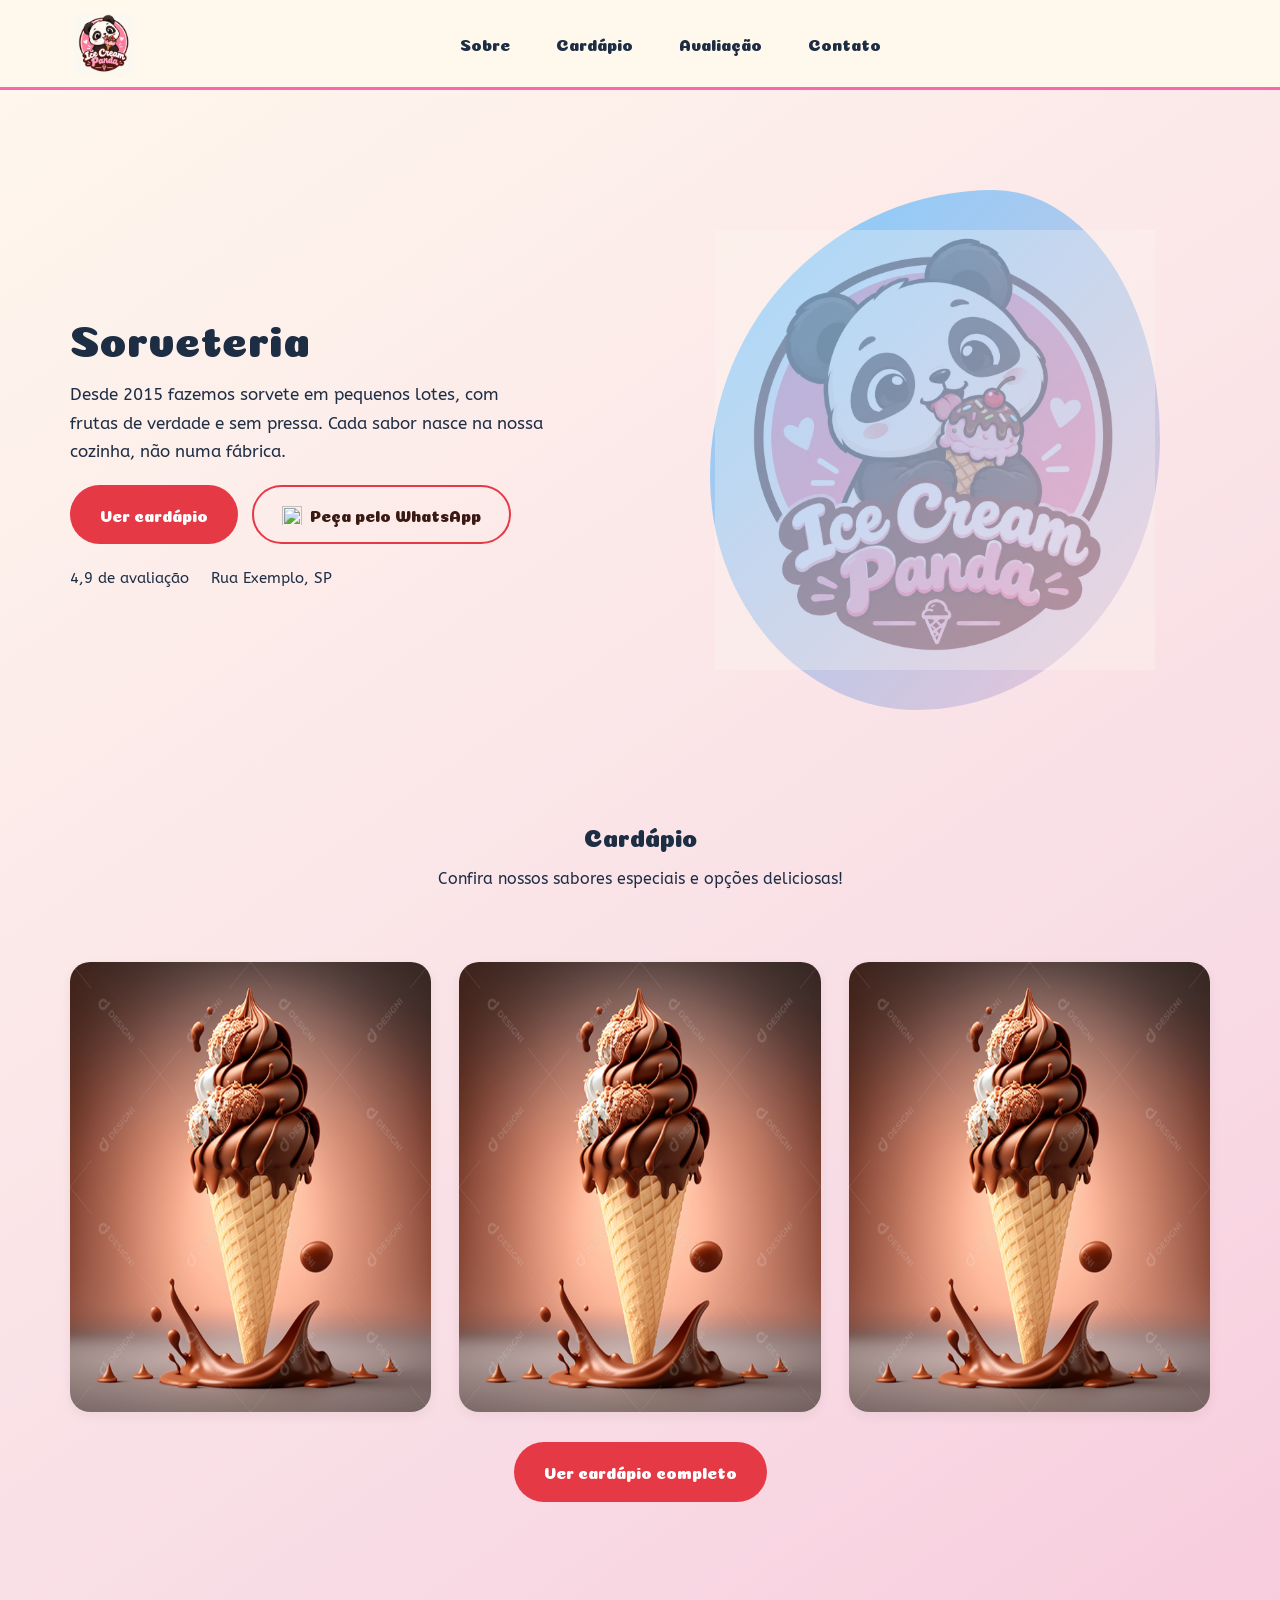
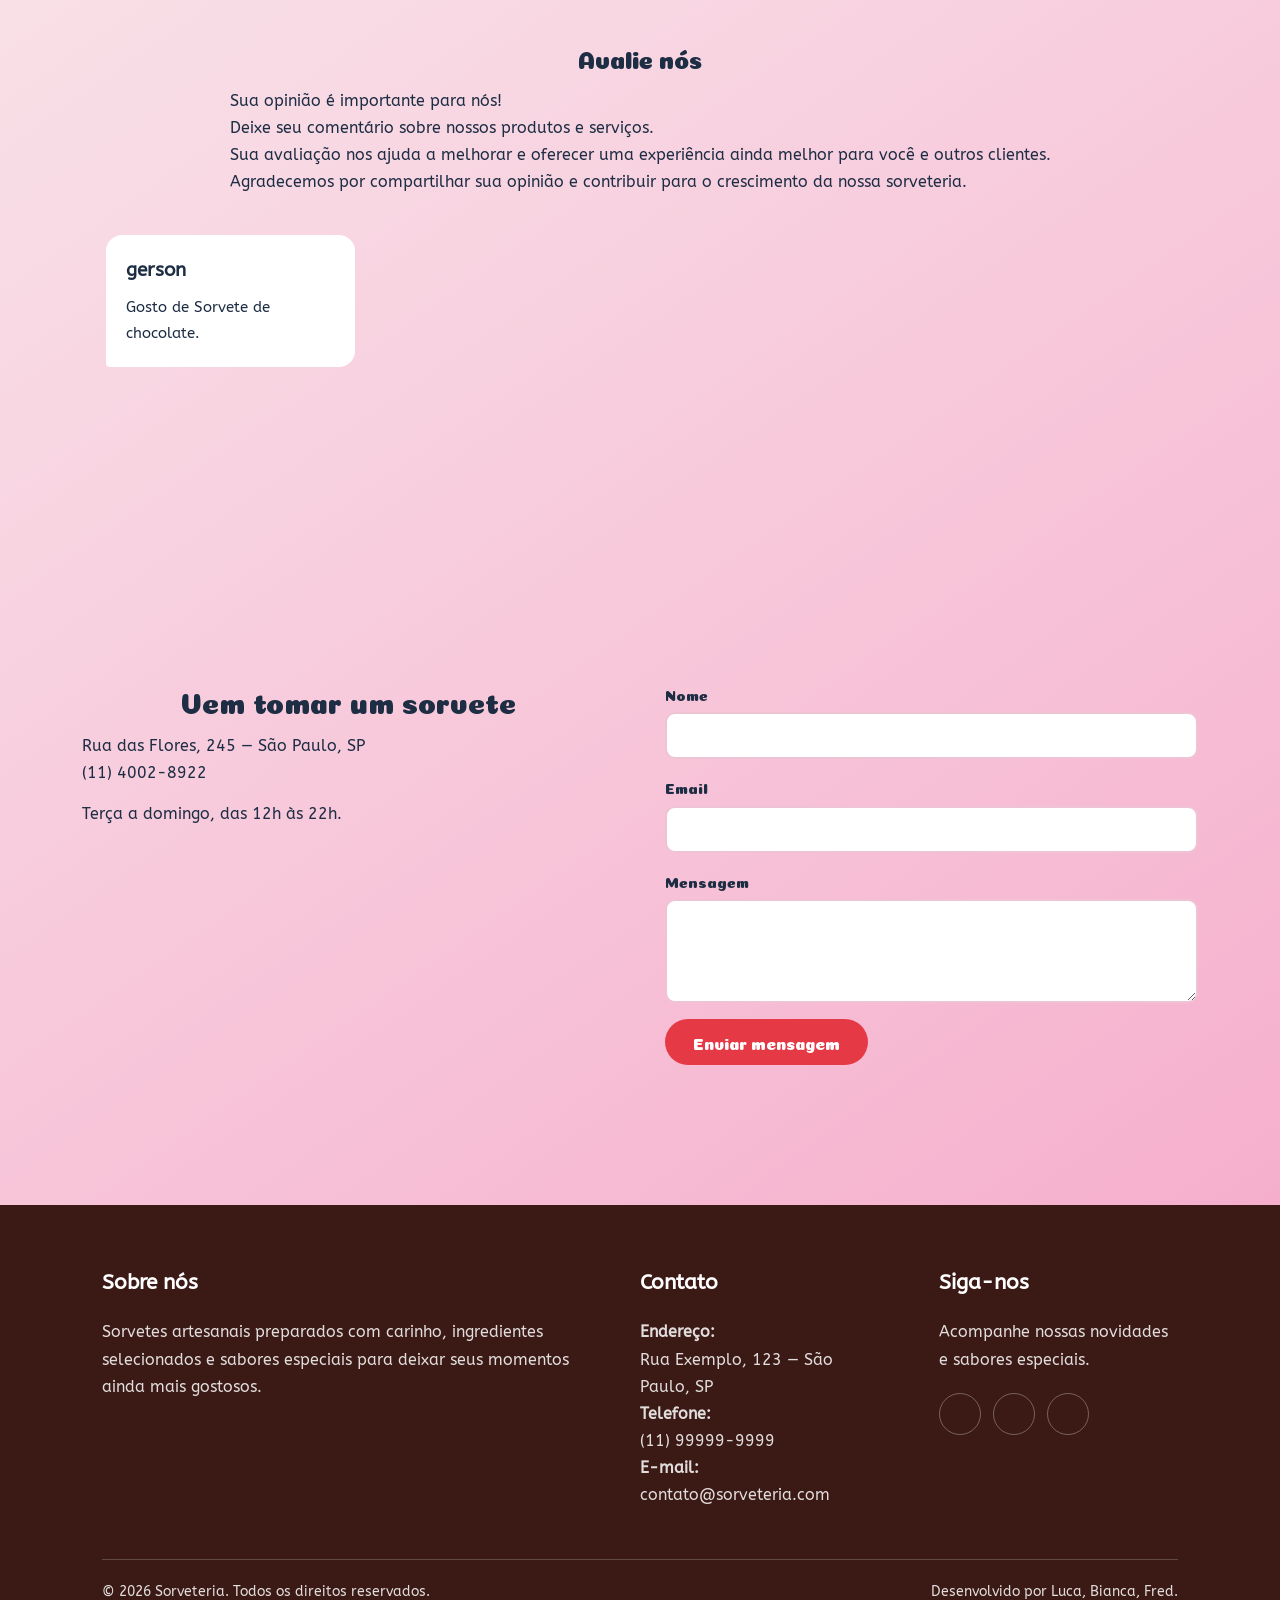
==== Sorveteria/index.html @ 9a568f41 "First Commit" ====
<!DOCTYPE html>
<html lang="pt-br">
<head>
    <meta charset="UTF-8">

    <meta name="author" content="Luca Toniolo">
    <meta name="author" content="Bianca Oliveira">
    <meta name="author" content="Fred ">

    <meta name="keywords" content="Sorveteria, Sorvetes, Açaís, Milkshakes, Casquinhas, Sundaes, Banana Split">
    <meta name="description" content="Site de uma sorveteria">
    <meta name="viewport" content="width=device-width, initial-scale=1.0">
    
    <link rel="shortcut icon" href="imgs/Logo1.png" type="image/x-icon">
    <link rel="stylesheet" href="CSS/Global.css">

    <title>Sorveteria</title>
</head>
<body>
    <header class="topo">
        <nav class="nav_list">
            <div class="logo">
                <img src="imgs/icones_sorveteria_separados/Logo1.png" alt="Logo Site">
            </div>
            <ul class="menu">
                <li><a href="./Sobre.html">Sobre</a></li>
                <li><a href="#Cardapio">Cardápio</a></li>
                <li><a href="#Avaliacao">Avaliação</a></li>
                <li><a href="#Contato">Contato</a></li>
            </ul>
            <div class="btnmenu">
            </div>
        </nav>

    </header>
    <main>
        <section id="sobre" class="hero">
            <div class="hero-text">
                <!-- <h1>Sorvete artesanal que faz até o panda sorrir</h1> -->
                 <h1>Sorveteria </h1>
                <p>Desde 2015 fazemos sorvete em pequenos lotes, com frutas de verdade e sem pressa. Cada sabor nasce na nossa cozinha, não numa fábrica.</p>

                <div class="hero-ctas">
                    <a href="#cardapio" class="btn btn-filled">Ver cardápio</a>
                    <a href="#" class="btn btn-outline">
                        <img class="btn-icon" src="#" alt="">
                        Peça pelo WhatsApp
                    </a>
                </div>

                <div class="trust-row">
                    <span>4,9 de avaliação</span>
                    <span>Rua Exemplo, SP</span>
                </div>
            </div>

            <div class="hero-photo">
                <img src="./imgs/icones_sorveteria_separados/Logo1.png" alt="Mascote Ice Cream Panda, um panda fofo comendo uma casquinha de sorvete de morango com cobertura de chocolate, granulado e cereja">
            </div>
        </section>
        
        <section id="Cardapio" class="cardapio">
            <div class="content">
                <h2>Cardápio</h2>
                <p>Confira nossos sabores especiais e opções deliciosas!</p>
            </div>

            <div class="cards">

                <article class="card">

                    <div class="ftp">
                        <img 
                            src="./imgs/imgs/casquinha.jpg" 
                            alt="Sorvete"
                        >
                    </div>

                    <div class="info">
                        <h3>Casquinha Crocante</h3>
                        <p>
                            Casquinha waffle crocante com duas bolas
                            do sabor que você escolher.
                        </p>
                    </div>

                </article>

                <article class="card">

                    <div class="ftp">
                        <img 
                            src="./imgs/imgs/casquinha.jpg" 
                            alt="Sorvete"
                        >
                    </div>

                    <div class="info">
                        <h3>Casquinha Crocante</h3>
                        <p>
                            Casquinha waffle crocante com duas bolas
                            do sabor que você escolher.
                        </p>
                    </div>

                </article>

                <article class="card">

                    <div class="ftp">
                        <img 
                            src="./imgs/imgs/casquinha.jpg" 
                            alt="Sorvete"
                        >
                    </div>

                    <div class="info">
                        <h3>Casquinha Crocante</h3>
                        <p>
                            Casquinha waffle crocante com duas bolas
                            do sabor que você escolher.
                        </p>
                    </div>

                </article>
                
            </div>
            <a href="./Cardapio.html" class="btn btn-filled">
                Ver cardápio completo
            </a>
        </section>


        <section id="Avaliacao" class="Avaliacao">
            <div class="content">
                <h2>Avalie nós</h2>
                <p>
                    Sua opinião é importante para nós!<br>
                    Deixe seu comentário sobre nossos produtos e serviços. <br>
                    Sua avaliação nos ajuda a melhorar e oferecer uma experiência ainda melhor para você e outros clientes. <br>
                    Agradecemos por compartilhar sua opinião e contribuir para o crescimento da nossa sorveteria.
                </p>
            </div>
            <div class="coments">
                
                <article class="coment">
                    <h3>gerson</h3>
                    <p>Gosto de Sorvete de chocolate.</p>
                </article>

            </div>
        </section>

        <section id="Contato" class="contato">
            <div class="contato-info">
                <h2>Vem tomar um sorvete</h2>
                <address>
                    Rua das Flores, 245 — São Paulo, SP<br>
                    (11) 4002-8922
                </address>
                <p>Terça a domingo, das 12h às 22h.</p>
                <div class="social">
                    <a href="#" aria-label="Instagram da Ice Cream Panda"></a>
                    <a href="#" aria-label="WhatsApp da Ice Cream Panda"></a>
                    <a href="#" aria-label="Facebook da Ice Cream Panda"></a>
                    <a href="#" aria-label="Email da Ice Cream Panda"></a>
                </div>
            </div>
        
            <form action="#" method="post">
                <div class="field">
                    <label for="nome">Nome</label>
                    <input type="text" name="nome" id="nome" required>
                </div>
                <div class="field">
                    <label for="email">Email</label>
                    <input type="email" name="email" id="email" required>
                </div>
                <div class="field">
                    <label for="mensagem">Mensagem</label>
                    <textarea name="mensagem" id="mensagem" rows="4" required></textarea>
                </div>
                <button type="submit" class="btn btn-filled">Enviar mensagem</button>
            </form>

        </section>
    </main>
    <footer class="footer">
        <div class="footer-content">
            <!-- Sobre -->
            <div class="footer-about" >
                <h3>Sobre nós</h3>
                <p>
                    Sorvetes artesanais preparados com carinho,
                    ingredientes selecionados e sabores especiais
                    para deixar seus momentos ainda mais gostosos.
                </p>
            </div>
            <!-- Contato -->
            <div class="footer-contact" >
                <h3>Contato</h3>
                <address>
                    <p>
                        <strong>Endereço:</strong><br>
                        Rua Exemplo, 123 — São Paulo, SP
                    </p>
                    <p>
                        <strong>Telefone:</strong><br>
                        <a href="tel:+5511999999999">
                            (11) 99999-9999
                        </a>
                    </p>
                    <p>
                        <strong>E-mail:</strong><br>
                        <a href="mailto:contato@sorveteria.com">
                            contato@sorveteria.com
                        </a>
                    </p>
                </address>
            </div>
            <!-- Redes sociais -->
            <div class="footer-social" >
                <h3>Siga-nos</h3>
                <p>
                    Acompanhe nossas novidades e sabores especiais.
                </p>
                <div class="icons">
                    <a href="#" aria-label="Instagram">
                        <i class="fa-brands fa-instagram"></i>
                    </a>
                    <a href="#" aria-label="Facebook">
                        <i class="fa-brands fa-facebook-f"></i>
                    </a>
                    <a href="#" aria-label="WhatsApp">
                        <i class="fa-brands fa-whatsapp"></i>
                    </a>
                </div>
            </div>
        </div>
        <!-- Parte inferior -->
        <div class="footer-bottom">
            <p>
                &copy; 2026 Sorveteria. Todos os direitos reservados.
            </p>
            <p>
                Desenvolvido por Luca, Bianca, Fred.
            </p>
        </div>
    </footer>


    <script src="js/App.js"></script>
</body>
</html>
---- Sorveteria/CSS/Global.css ----
@font-face {
    font-family: 'Coiny';
    src: url(../Fonts/Coiny/Coiny-Regular.ttf);
}

@font-face {
    font-family: 'Abeezee';
    src: url(../Fonts/ABeeZee/ABeeZee-Regular.ttf);
}

@font-face {
    font-family: 'Almarai';
    src: url(../Fonts/Almarai/Almarai-Regular.ttf);
}

/* =========================================================
   PALETA DE CORES
========================================================= */

:root {
    --cream:      #FFF8ED; /* fundo principal */
    --mahogany:   #3B1A16; /* texto principal  */
    --pink:       #FA67AC; /* cor de marca / CTA */
    --pink-soft:  #EEC4D5; /* seção de avaliações */
    --sky:        #7ECCFF; /* acento secundário / foco */
    --white:      #FFFFFF;

    --font-display: 'Coiny', system-ui, sans-serif;
    --font-body: 'ABeeZee', system-ui, sans-serif;

    --max-width: 1180px;
    --radius-organic: 63% 37% 54% 46% / 55% 48% 52% 45%;
}

/* =========================
   RESET
========================= */
* { 
    margin: 0; 
    padding: 0; 
    box-sizing: border-box; }

html { 
    scroll-behavior: smooth; 
    overflow-x: hidden; 
}

body {
    /*background-color: #FFFFFF;--cream*/
    background-color: #FFF8ED; /* Cor de reserva (fallback) */
    background: linear-gradient(145deg in oklab, #FFF8ED 0%, #F8DBE5 45%, #F4A5C7 100%);
    color: #1D2D44; /*--mahogany*/
    font-family: var(--font-body);
    line-height: 1.7;
}

a { 
    text-decoration: none; 
    color: inherit; 
}
ul, li { 
    list-style: none; 
}
img {
    display: block;
    max-width: 100%; 
}

h1, h2 {
    font-family: var(--font-display);
    font-weight: 400; /* Coiny só tem um peso */
    line-height: 1.25;
}

a:focus-visible,
button:focus-visible,
input:focus-visible,
textarea:focus-visible {
    outline: 3px solid var(--sky);
    outline-offset: 3px;
    border-radius: 4px;
}

@media (prefers-reduced-motion: reduce) {
    *, *::before, *::after {
        animation-duration: 0.01ms !important;
        transition-duration: 0.01ms !important;
        scroll-behavior: auto !important;
    }
}

/* =========================
   HEADER
========================= */

.topo {
    position: sticky;
    top: 0;
    width: 100%;
    background-color: var(--cream);
    border-bottom: 3px solid var(--pink);
    z-index: 1000;
}

.nav_list {
    width: 100%;
    max-width: var(--max-width);
    margin: 0 auto;
    padding: 10px 24px;
    display: flex;
    align-items: center;
    justify-content: space-between;
    gap: 20px;
}


/* =========================
   LOGO
========================= */

.logo {
    width: 60px;
    height: 60px;
    flex-shrink: 0;
}

.logo img {
    width: 100%;
    height: 100%;
    object-fit: contain;
}


/* =========================
   MENU
========================= */

.topo {
    position: sticky;
    top: 0;
}

.sticky {
    box-shadow: 0px 3px 15px rgba(250, 103, 172, 0.8);
}

.menu {
    display: flex;
    max-width: 1180px;
    justify-content: space-between;
    align-items: center;
    margin: 0px auto;
    padding: 10px 24px;
    gap: 18px;
}

.menu > li > a {
    display: block;
    padding: 8px 12px;
    font-family: 'Coiny', sans-serif;
    color: var(--chocolate);
    font-size: 16px;
    border: 2px solid transparent;
    transition: 0.2s;
}

.menu > li > a:hover {
    border-color: var(--chocolate);
    border-radius: 12px;
    box-shadow: 2px 2px var(--pink);
}


/* =========================
   MAIN
========================= */

main {
    width: 100%;
    max-width: 1180px;
    margin: 0 auto;
    padding: 0 20px;
}


/* =========================
   SEÇÕES
========================= */

section {
    width: 100%;
    min-height: 500px;
    margin: 80px 0;
    padding: 0 12px;
    /* background-color: #FFF7EB; */
    border-radius: 12px;
}


/* =========================
   SOBRE
========================= */

.hero {
    padding: 60px 0 40px;
    display: flex;
    align-items: center;
    gap: 40px;
}

.hero-text { 
    flex: 1; 
    display: flex; 
    flex-direction: column; 
    gap: 18px; 
}

.hero-text h1 {
    font-size: clamp(2rem, 4vw, 2.7rem);
    max-width: 13ch;
}

.hero-text p { 
    max-width: 48ch; 
    font-size: 1.05rem; 
}

.hero-ctas { 
    display: flex; 
    flex-wrap: wrap; 
    gap: 14px; 
}

.btn {
    display: inline-flex;
    align-items: center;
    gap: 8px;
    padding: 14px 28px;
    font-family: var(--font-display);
    border-radius: 999px;
    border: 2px solid transparent;
    transition: transform 0.2s ease, background-color 0.2s ease, color 0.2s ease;
    cursor: pointer;
    font-size: 1rem;
}

.btn-filled { 
    background-color: #E63946; /*--pink*/
    color: #FFFFFF; /*--white*/
}
.btn-filled:hover { 
    background-color: var(--mahogany); /*--mahogany*/
    transform: translateY(-3px); 
}

.btn-outline { 
    background-color: transparent; 
    border-color: #E63946; /*--pink*/
    color: var(--mahogany); 
}
.btn-outline:hover { 
    background-color: #E63946; /*--pink*/
    color: #FFFFFF; /*--white*/
    transform: translateY(-3px); 
}

.btn-icon { 
    width: 20px; 
    height: 20px; 
}

/* faixa de confiança — nota e localização abaixo dos CTAs */
.trust-row {
    display: flex;
    flex-wrap: wrap;
    gap: 22px;
    margin-top: 4px;
    font-size: 0.92rem;
}

.trust-row span { 
    display: flex; 
    align-items: center; 
    gap: 7px; 
}
.trust-row img { 
    width: 20px; 
    height: 20px; 
}

.hero-photo {
    flex: 1;
    display: flex;
    justify-content: center;
    align-items: center;
    position: relative;
}

/* blob orgânico atrás do mascote — o elemento memorável da página */
.hero-photo::before {
    content: "";
    position: absolute;
    width: 450px;
    height: 520px;
    background: linear-gradient(135deg, var(--sky), var(--pink-soft));
    border-radius: var(--radius-organic);
    z-index: 0;
}

.hero-photo img {
    position: relative;
    z-index: 1;
    opacity: 0.3;
    width: min(450px, 80%);
    height: auto;
}





/* =========================
   CONTEÚDO DE SEÇÃO
========================= */

.content {
    width: 100%;
    display: flex;
    justify-content: center;
    align-items: center;
    flex-direction: column;
    gap: 15px;
    margin-bottom: 40px;
}

.content h1,h2 {
    font-family: 'Coiny', sans-serif;
    display: block;
    align-self: center;
}


/* =========================
   CARDÁPIO
========================= */

.cardapio {
    display: flex;
    flex-direction: column;
    align-items: center;
    justify-content: center;
    gap: 30px; 
    padding: 30px 0 60px; 
}

.cards {
    width: 100%;
    display: grid;
    grid-template-columns: repeat(3, 1fr);
    gap: 28px;
}

.card {
    position: relative;
    display: flex;
    min-height: 450px;
    flex-direction: column;
    align-items: center;
    justify-content: flex-end;
    text-align: center;
    gap: 10px;
    background-color: var(--white);
    border-radius: 20px;
    overflow: hidden;

    box-shadow: 0 4px 12px rgba(59, 26, 22, 0.06);
    transition: transform 0.2s ease, box-shadow 0.2s ease;
}

.card:hover {
    transform: translateY(-6px);
    box-shadow: 0 12px 24px rgba(59, 26, 22, 0.4);
}

.ftp img{
    background-size: cover;
    background-repeat: no-repeat;
    width: 100%;
    height: 100%;
    min-height: 450px;
}

.card .info {
    position: absolute;
    z-index: 7;
    bottom: 0;
    left: 0;
    width: 100%;
    box-sizing: border-box;

    padding: 30px 20px 20px;
    margin: 0;

    color: #fff;

    transform: translateY(100%);
    opacity: 0;

    background: linear-gradient(
        transparent,
        rgba(59, 26, 22, 0.95)
    );

    transition: 
        transform 0.5s ease,
        opacity 0.5s ease;
}

.card:hover .info {
    transform: translateY(0);
    opacity: 1;
}

.card h3 {
    font-family: var(--font-display);
    font-size: 1.15rem;
    font-weight: 400;
    margin-bottom: 8px;
}

.card p {
    font-size: 0.92rem;
    color: #fff;
    opacity: 0.9;
}




/* =========================
   AVALIAÇÕES
========================= */

.avaliacoes {
    width: 100%;
    padding: 60px 0;
    background-color: var(--pink-soft);
}


.avaliacoes .content h2, 
.avaliacoes .content p { 
    color: var(--mahogany); 
}

.coments {
    max-width: var(--max-width);
    margin: 0 auto;
    padding: 0 24px;
    display: grid;
    grid-template-columns: repeat(4, 1fr);
    gap: 24px;
}

.coment {
    position: relative;
    padding: 20px;
    display: flex;
    flex-direction: column;
    gap: 8px;
    background-color: var(--white);
    border-radius: 16px 16px 16px 4px;
}

.stars { 
    display: flex; 
    gap: 2px; 
}
.stars img { 
    width: 14px; 
    height: 14px; 
}

.coment p { 
    font-size: 0.95rem; 
}
.coment span { 
    font-family: var(--font-display); 
    font-size: 0.9rem; 
    color: var(--pink); 
}


/* =========================
   CONTATO
========================= */

.contato {
    padding: 60px 12px;
    display: flex;
    gap: 50px;
    align-items: flex-start;
}

.contato-info { 
    flex: 1; 
    display: flex; 
    flex-direction: 
    column; gap: 14px; 
}
.contato-info h2 { 
    font-size: 1.8rem; 
}

.contato-info address { 
    font-style: normal; 
    display: flex; 
    align-items: flex-start; 
    gap: 8px; 
}
.contato-info address img { 
    width: 20px; 
    height: 20px; 
    margin-top: 3px; 
    flex-shrink: 0; 
}

.social { 
    display: flex; 
    gap: 12px; 
    margin-top: 6px; 
}
.social a {
    width: 42px;
    height: 42px;
    border-radius: 50%;
    overflow: hidden;
    transition: transform 0.2s ease;
}
.social a:hover { 
    transform: translateY(-3px); 
}
.social img { 
    width: 100%; 
    height: 100%; 
}

.contato form {
    flex: 1;
    display: flex;
    flex-direction: column;
    gap: 16px;
}

.field { 
    display: flex; 
    flex-direction: column; 
    gap: 6px; 
}
.field label { 
    font-family: var(--font-display); 
    font-size: 0.9rem; 
}

.field input,
.field textarea {
    padding: 12px 14px;
    border: 2px solid var(--pink-soft);
    border-radius: 10px;
    background-color: var(--white);
    color: var(--mahogany);
    font-family: var(--font-body);
    font-size: 1rem;
}

.field input:focus, 
.field textarea:focus { 
    border-color: var(--pink); 
}

.contato .btn { 
    align-self: flex-start; 
    border: none; 
}


/* =========================
   FOOTER
========================= */

.footer {
    background-color: var(--mahogany);
    color: var(--white);
    padding: 60px 8% 20px;
}

.footer-content {
    display: grid;
    grid-template-columns: 2fr 1fr 1fr;
    gap: 60px;
    max-width: 1200px;
    max-height: 400px;
    margin: 0 auto;
}

.footer h3 {
    /* font-family: var(--font-display); */
    font-size: 1.3rem;
    margin-bottom: 18px;
}

.footer p {
    line-height: 1.7;
    opacity: 0.85;
}

.footer address {
    font-style: normal;
}

.footer a {
    color: var(--white);
    text-decoration: none;
    transition: opacity 0.2s ease;
}

.footer a:hover {
    opacity: 0.7;
}


/* Redes sociais */

.icons {
    display: flex;
    gap: 12px;
    margin-top: 20px;
}

.icons a {
    width: 42px;
    height: 42px;

    display: flex;
    align-items: center;
    justify-content: center;

    border: 1px solid rgba(255, 255, 255, 0.3);
    border-radius: 50%;

    transition:
        transform 0.2s ease,
        background-color 0.2s ease;
}

.icons a:hover {
    transform: translateY(-4px);
    background-color: rgba(255, 255, 255, 0.12);
}


/* Copyright */

.footer-bottom {
    max-width: 1200px;
    margin: 50px auto 0;
    padding-top: 20px;

    display: flex;
    justify-content: space-between;
    gap: 20px;

    border-top: 1px solid rgba(255, 255, 255, 0.2);

    font-size: 0.85rem;
}


/* Responsivo */

@media (max-width: 768px) {

    .footer {
        padding: 45px 6% 20px;
    }

    .footer-content {
        grid-template-columns: 1fr;
        gap: 35px;
    }

    .footer-bottom {
        flex-direction: column;
        text-align: center;
        gap: 8px;
    }

}


/* =========================
   TABLET
========================= */

@media (max-width: 900px) {

    .nav_list {
        flex-wrap: wrap;
    }

    .cards {
        grid-template-columns: repeat(2, 1fr);
    }

    .coments {
        grid-template-columns: repeat(2, 1fr);
    }

}


/* =========================
   CELULAR
========================= */

@media (max-width: 600px) {

    .nav_list {
        flex-direction: column;
        padding: 15px;
    }

    .menu {
        flex-wrap: wrap;
        justify-content: center;
        gap: 5px;
    }

    .menu > li > a {
        font-size: 1.2em;
    }

    main {
        padding: 0 15px;
    }

    section {
        min-height: auto;
        margin: 50px 0;
        padding: 30px 0;
    }

    .cards {
        grid-template-columns: 1fr;
    }

    .coments {
        grid-template-columns: 1fr;
    }

    footer {
        flex-direction: column;
        padding: 30px 15px;
    }

}
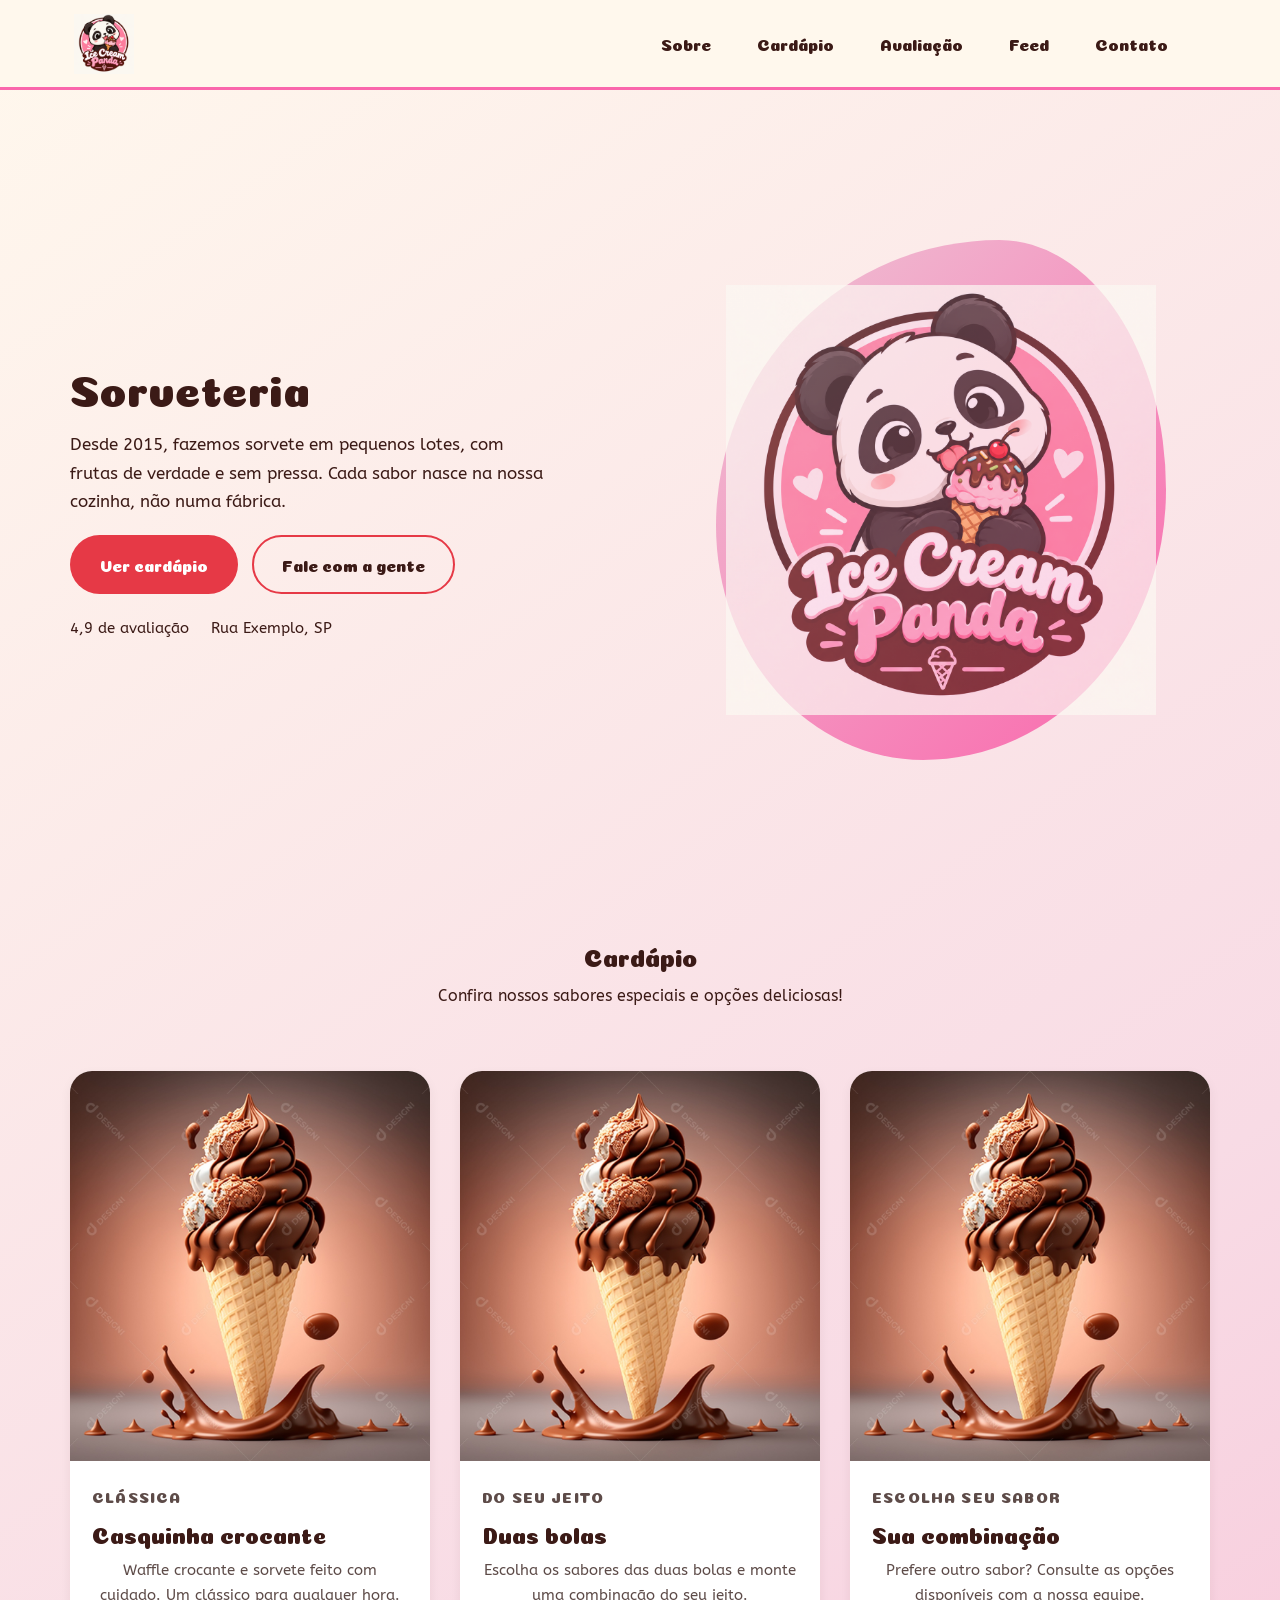
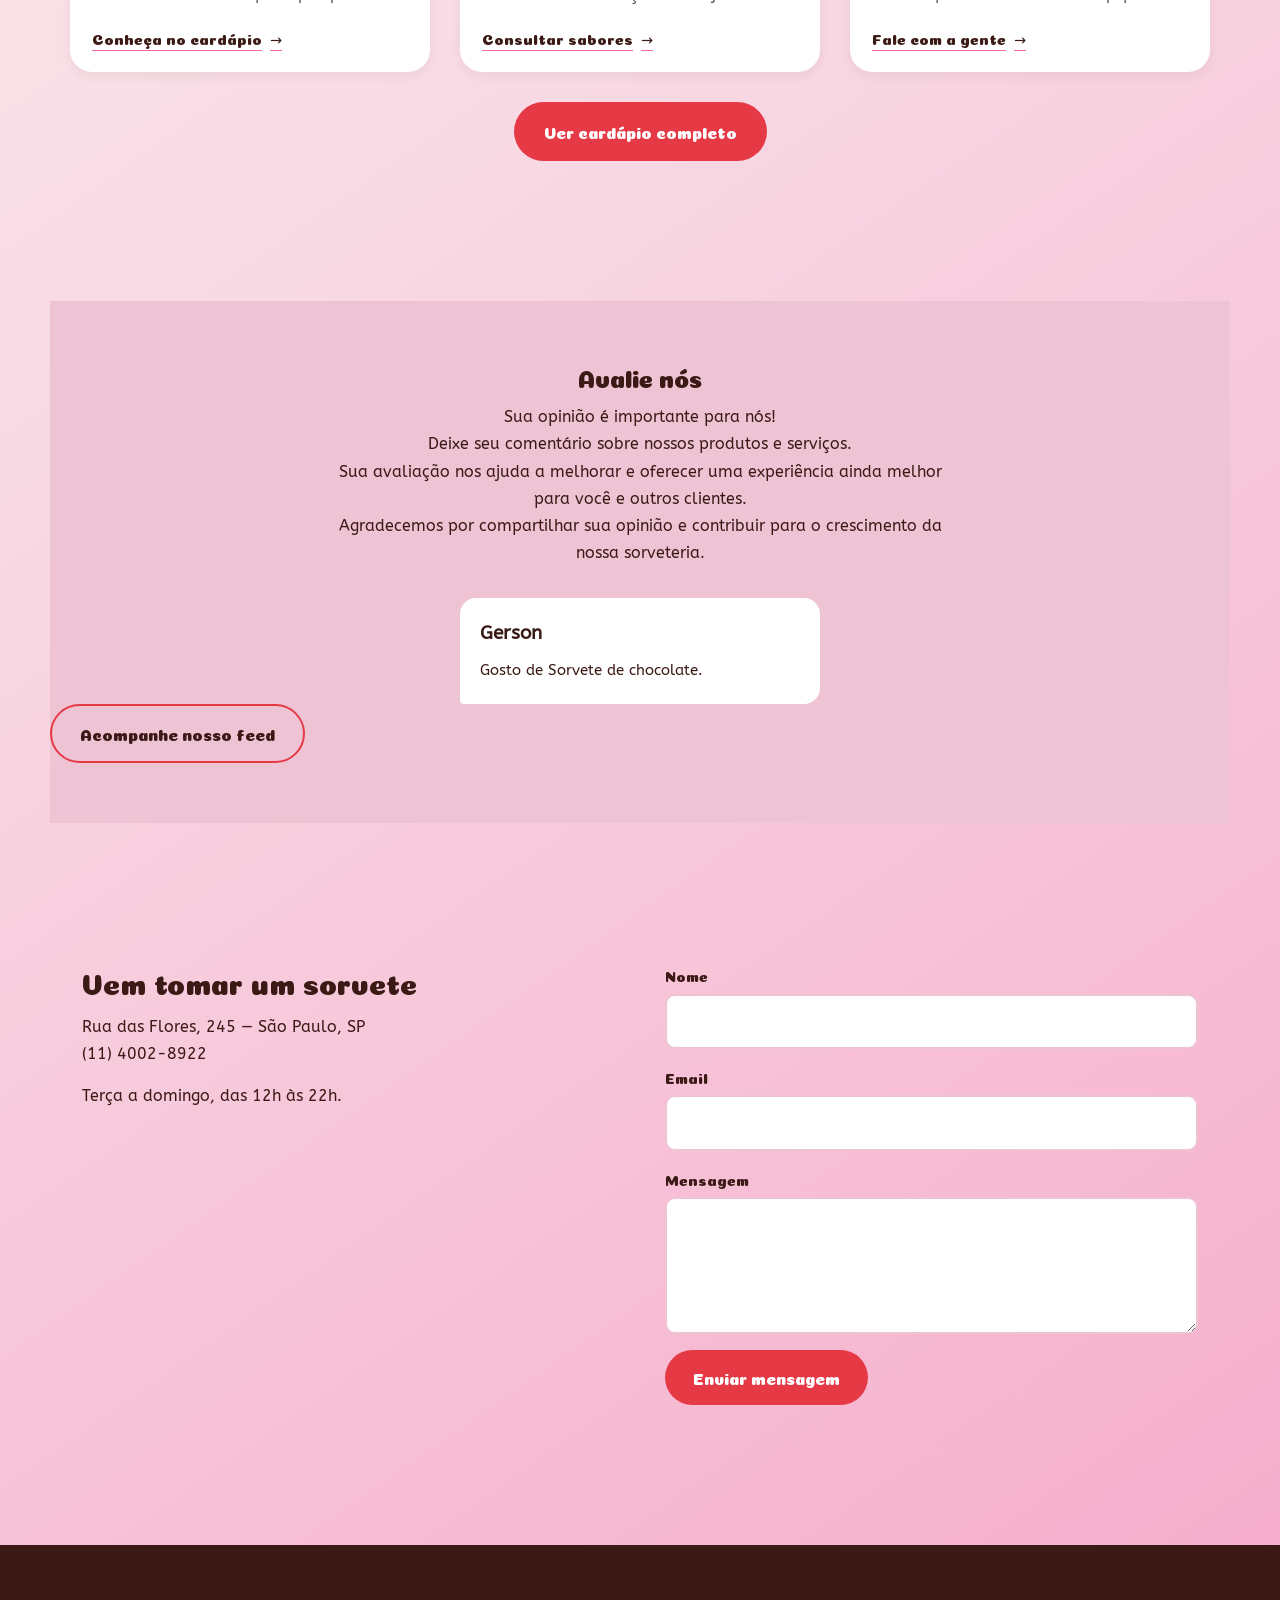
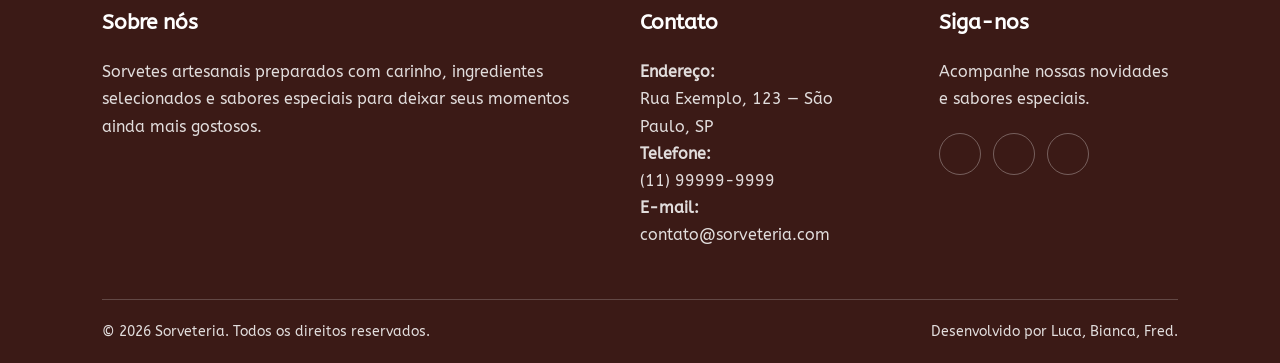
==== commit 580166fe: "Sorveteria antes" ====
--- a/Sorveteria/index.html
+++ b/Sorveteria/index.html
@@ -13,23 +13,23 @@
     
     <link rel="shortcut icon" href="imgs/Logo1.png" type="image/x-icon">
     <link rel="stylesheet" href="CSS/Global.css">
+    <link rel="stylesheet" href="./CSS/Funcionalidades.css">
 
     <title>Sorveteria</title>
 </head>
 <body>
     <header class="topo">
-        <nav class="nav_list">
+        <nav class="nav-inner">
             <div class="logo">
-                <img src="imgs/icones_sorveteria_separados/Logo1.png" alt="Logo Site">
+                <a href="#"><img src="imgs/icones_sorveteria_separados/Logo1.png" alt="Logo Site"></a>
             </div>
             <ul class="menu">
                 <li><a href="./Sobre.html">Sobre</a></li>
                 <li><a href="#Cardapio">Cardápio</a></li>
                 <li><a href="#Avaliacao">Avaliação</a></li>
+                <li><a href="./Feed.html">Feed</a></li>
                 <li><a href="#Contato">Contato</a></li>
             </ul>
-            <div class="btnmenu">
-            </div>
         </nav>
 
     </header>
@@ -37,15 +37,12 @@
         <section id="sobre" class="hero">
             <div class="hero-text">
                 <!-- <h1>Sorvete artesanal que faz até o panda sorrir</h1> -->
-                 <h1>Sorveteria </h1>
-                <p>Desde 2015 fazemos sorvete em pequenos lotes, com frutas de verdade e sem pressa. Cada sabor nasce na nossa cozinha, não numa fábrica.</p>
+                <h1>Sorveteria</h1>
+                <p>Desde 2015, fazemos sorvete em pequenos lotes, com frutas de verdade e sem pressa. Cada sabor nasce na nossa cozinha, não numa fábrica.</p>
 
                 <div class="hero-ctas">
-                    <a href="#cardapio" class="btn btn-filled">Ver cardápio</a>
-                    <a href="#" class="btn btn-outline">
-                        <img class="btn-icon" src="#" alt="">
-                        Peça pelo WhatsApp
-                    </a>
+                    <a href="#Cardapio" class="btn btn-filled">Ver cardápio</a>
+                    <a href="#Contato" class="btn btn-outline">Fale com a gente</a>
                 </div>
 
                 <div class="trust-row">
@@ -60,68 +57,47 @@
         </section>
         
         <section id="Cardapio" class="cardapio">
-            <div class="content">
+            <div class="section-heading">
                 <h2>Cardápio</h2>
                 <p>Confira nossos sabores especiais e opções deliciosas!</p>
             </div>
 
-            <div class="cards">
-
-                <article class="card">
-
-                    <div class="ftp">
-                        <img 
-                            src="./imgs/imgs/casquinha.jpg" 
-                            alt="Sorvete"
-                        >
-                    </div>
-
-                    <div class="info">
-                        <h3>Casquinha Crocante</h3>
-                        <p>
-                            Casquinha waffle crocante com duas bolas
-                            do sabor que você escolher.
-                        </p>
-                    </div>
-
-                </article>
-
-                <article class="card">
-
-                    <div class="ftp">
-                        <img 
-                            src="./imgs/imgs/casquinha.jpg" 
-                            alt="Sorvete"
-                        >
-                    </div>
-
-                    <div class="info">
-                        <h3>Casquinha Crocante</h3>
-                        <p>
-                            Casquinha waffle crocante com duas bolas
-                            do sabor que você escolher.
-                        </p>
-                    </div>
-
-                </article>
-
-                <article class="card">
-
-                    <div class="ftp">
-                        <img 
-                            src="./imgs/imgs/casquinha.jpg" 
-                            alt="Sorvete"
-                        >
-                    </div>
-
-                    <div class="info">
-                        <h3>Casquinha Crocante</h3>
-                        <p>
-                            Casquinha waffle crocante com duas bolas
-                            do sabor que você escolher.
-                        </p>
-                    </div>
-
+            <div class="product-grid">
+
+                <article class="product-card">
+                    <div class="product-card__media">
+                        <img src="./imgs/imgs/casquinha.jpg" alt="Casquinha waffle com sorvete e cobertura de chocolate">
+                    </div>
+                    <div class="product-card__info">
+                        <p class="product-card__eyebrow">CLÁSSICA</p>
+                        <h3>Casquinha crocante</h3>
+                        <p>Waffle crocante e sorvete feito com cuidado. Um clássico para qualquer hora.</p>
+                        <a class="product-card__link" href="./Cardapio.html#opcoes">Conheça no cardápio <span aria-hidden="true">→</span></a>
+                    </div>
+                </article>
+
+                <article class="product-card">
+                    <div class="product-card__media">
+                        <img src="./imgs/imgs/casquinha.jpg" alt="Casquinha com duas bolas de sorvete e cobertura">
+                    </div>
+                    <div class="product-card__info">
+                        <p class="product-card__eyebrow">DO SEU JEITO</p>
+                        <h3>Duas bolas</h3>
+                        <p>Escolha os sabores das duas bolas e monte uma combinação do seu jeito.</p>
+                        <a class="product-card__link" href="./Cardapio.html#opcoes">Consultar sabores <span aria-hidden="true">→</span></a>
+                    </div>
+                </article>
+
+                <article class="product-card">
+                    <div class="product-card__media">
+                        <img src="./imgs/imgs/casquinha.jpg" alt="Sorvete servido em casquinha waffle">
+                    </div>
+                    <div class="product-card__info">
+                        <p class="product-card__eyebrow">ESCOLHA SEU SABOR</p>
+                        <h3>Sua combinação</h3>
+                        <p>Prefere outro sabor? Consulte as opções disponíveis com a nossa equipe.</p>
+                        <a class="product-card__link" href="#Contato">Fale com a gente <span aria-hidden="true">→</span></a>
+                    </div>
                 </article>
                 
             </div>
@@ -131,8 +107,8 @@
         </section>
 
 
-        <section id="Avaliacao" class="Avaliacao">
-            <div class="content">
+        <section id="Avaliacao" class="avaliacoes">
+            <div class="section-heading">
                 <h2>Avalie nós</h2>
                 <p>
                     Sua opinião é importante para nós!<br>
@@ -141,14 +117,15 @@
                     Agradecemos por compartilhar sua opinião e contribuir para o crescimento da nossa sorveteria.
                 </p>
             </div>
-            <div class="coments">
+            <div class="review-list">
                 
-                <article class="coment">
-                    <h3>gerson</h3>
+                <article class="review-card">
+                    <h3>Gerson</h3>
                     <p>Gosto de Sorvete de chocolate.</p>
                 </article>
 
             </div>
+            <a class="btn btn-outline feed-entry-link" href="./Feed.html">Acompanhe nosso feed</a>
         </section>
 
         <section id="Contato" class="contato">
@@ -159,7 +136,7 @@
                     (11) 4002-8922
                 </address>
                 <p>Terça a domingo, das 12h às 22h.</p>
-                <div class="social">
+                <div class="contact-social">
                     <a href="#" aria-label="Instagram da Ice Cream Panda"></a>
                     <a href="#" aria-label="WhatsApp da Ice Cream Panda"></a>
                     <a href="#" aria-label="Facebook da Ice Cream Panda"></a>
@@ -167,16 +144,16 @@
                 </div>
             </div>
         
-            <form action="#" method="post">
-                <div class="field">
+            <form class="contact-form" action="#" method="post">
+                <div class="contact-form__field">
                     <label for="nome">Nome</label>
                     <input type="text" name="nome" id="nome" required>
                 </div>
-                <div class="field">
+                <div class="contact-form__field">
                     <label for="email">Email</label>
                     <input type="email" name="email" id="email" required>
                 </div>
-                <div class="field">
+                <div class="contact-form__field">
                     <label for="mensagem">Mensagem</label>
                     <textarea name="mensagem" id="mensagem" rows="4" required></textarea>
                 </div>
--- a/Sorveteria/CSS/Global.css
+++ b/Sorveteria/CSS/Global.css
@@ -36,14 +36,18 @@
 /* =========================
    RESET
 ========================= */
-* { 
-    margin: 0; 
-    padding: 0; 
-    box-sizing: border-box; }
+*,
+*::before,
+*::after {
+    margin: 0;
+    padding: 0;
+    box-sizing: border-box;
+}
 
 html { 
     scroll-behavior: smooth; 
     overflow-x: hidden; 
+    scroll-padding-top: 88px;
 }
 
 body {
@@ -73,13 +77,23 @@
     line-height: 1.25;
 }
 
-a:focus-visible,
-button:focus-visible,
-input:focus-visible,
-textarea:focus-visible {
-    outline: 3px solid var(--sky);
-    outline-offset: 3px;
-    border-radius: 4px;
+[hidden] {
+    display: none !important;
+}
+
+button,
+input,
+textarea,
+select {
+    font: inherit;
+}
+
+input[type="text"],
+input[type="email"],
+input[type="tel"],
+textarea,
+select {
+    max-width: 100%;
 }
 
 @media (prefers-reduced-motion: reduce) {
@@ -90,6 +104,15 @@
     }
 }
 
+section {
+    position: relative;
+    width: 100%;
+    max-width: 1200px; /* Melhorando para um valor um pouco maior, mantendo um bom espaçamento */
+    margin: 0 auto;
+    padding: 6rem 2rem 3rem; /* Ajustei o padding para dar mais espaçamento na parte inferior */
+    box-sizing: border-box;
+}
+
 /* =========================
    HEADER
 ========================= */
@@ -103,7 +126,7 @@
     z-index: 1000;
 }
 
-.nav_list {
+.nav-inner {
     width: 100%;
     max-width: var(--max-width);
     margin: 0 auto;
@@ -147,10 +170,11 @@
 
 .menu {
     display: flex;
-    max-width: 1180px;
-    justify-content: space-between;
-    align-items: center;
-    margin: 0px auto;
+    flex: 1;
+    min-width: 0;
+    justify-content: flex-end;
+    align-items: center;
+    margin: 0 auto;
     padding: 10px 24px;
     gap: 18px;
 }
@@ -159,14 +183,14 @@
     display: block;
     padding: 8px 12px;
     font-family: 'Coiny', sans-serif;
-    color: var(--chocolate);
+    color: var(--mahogany);
     font-size: 16px;
     border: 2px solid transparent;
     transition: 0.2s;
 }
 
 .menu > li > a:hover {
-    border-color: var(--chocolate);
+    border-color: var(--mahogany);
     border-radius: 12px;
     box-shadow: 2px 2px var(--pink);
 }
@@ -181,6 +205,7 @@
     max-width: 1180px;
     margin: 0 auto;
     padding: 0 20px;
+    color: var(--mahogany);
 }
 
 
@@ -190,7 +215,7 @@
 
 section {
     width: 100%;
-    min-height: 500px;
+    min-height: 0;
     margin: 80px 0;
     padding: 0 12px;
     /* background-color: #FFF7EB; */
@@ -203,10 +228,11 @@
 ========================= */
 
 .hero {
-    padding: 60px 0 40px;
-    display: flex;
-    align-items: center;
-    gap: 40px;
+    min-height: clamp(500px, 56vw, 660px);
+    padding: clamp(44px, 7vw, 88px) 0;
+    display: flex;
+    align-items: center;
+    gap: clamp(28px, 5vw, 72px);
 }
 
 .hero-text { 
@@ -303,7 +329,7 @@
     position: absolute;
     width: 450px;
     height: 520px;
-    background: linear-gradient(135deg, var(--sky), var(--pink-soft));
+    background: linear-gradient(135deg, var(--pink-soft), var(--pink));
     border-radius: var(--radius-organic);
     z-index: 0;
 }
@@ -311,7 +337,7 @@
 .hero-photo img {
     position: relative;
     z-index: 1;
-    opacity: 0.3;
+    opacity: 0.7;
     width: min(450px, 80%);
     height: auto;
 }
@@ -334,12 +360,34 @@
     margin-bottom: 40px;
 }
 
-.content h1,h2 {
+.content h1,
+.content h2,
+.section-heading h1,
+.section-heading h2 {
     font-family: 'Coiny', sans-serif;
     display: block;
     align-self: center;
 }
 
+.section-heading {
+    width: 100%;
+    display: flex;
+    justify-content: center;
+    align-items: center;
+    flex-direction: column;
+    gap: 12px;
+    margin-bottom: 32px;
+    text-align: center;
+}
+
+.section-heading h1,
+.section-heading h2 {
+    margin: 0;
+}
+
+.section-heading p {
+    max-width: 62ch;
+}
 
 /* =========================
    CARDÁPIO
@@ -354,85 +402,102 @@
     padding: 30px 0 60px; 
 }
 
-.cards {
+.product-grid {
     width: 100%;
     display: grid;
-    grid-template-columns: repeat(3, 1fr);
-    gap: 28px;
-}
-
-.card {
+    grid-template-columns: repeat(3, minmax(0, 1fr));
+    gap: clamp(16px, 2.4vw, 30px);
+}
+
+.product-card {
     position: relative;
     display: flex;
-    min-height: 450px;
+    min-width: 0;
+    min-height: 0;
     flex-direction: column;
     align-items: center;
     justify-content: flex-end;
     text-align: center;
-    gap: 10px;
     background-color: var(--white);
-    border-radius: 20px;
+    border-radius: 22px;
     overflow: hidden;
-
     box-shadow: 0 4px 12px rgba(59, 26, 22, 0.06);
     transition: transform 0.2s ease, box-shadow 0.2s ease;
 }
 
-.card:hover {
+.product-card:hover {
     transform: translateY(-6px);
-    box-shadow: 0 12px 24px rgba(59, 26, 22, 0.4);
-}
-
-.ftp img{
-    background-size: cover;
-    background-repeat: no-repeat;
+    box-shadow: 0 14px 30px rgba(59, 26, 22, 0.16);
+}
+
+.product-card__media {
+    width: 100%;
+    height: clamp(250px, 31vw, 390px);
+    overflow: hidden;
+}
+
+.product-card__media img {
     width: 100%;
     height: 100%;
-    min-height: 450px;
-}
-
-.card .info {
-    position: absolute;
-    z-index: 7;
-    bottom: 0;
-    left: 0;
-    width: 100%;
-    box-sizing: border-box;
-
-    padding: 30px 20px 20px;
+    object-fit: cover;
+    transition: transform 0.4s ease;
+}
+
+.product-card:hover .product-card__media img {
+    transform: scale(1.04);
+}
+
+.product-card__info {
+    display: flex;
+    flex: 1;
+    flex-direction: column;
+    align-items: flex-start;
+    gap: 10px;
+    width: 100%;
+    padding: 22px;
     margin: 0;
-
-    color: #fff;
-
-    transform: translateY(100%);
-    opacity: 0;
-
-    background: linear-gradient(
-        transparent,
-        rgba(59, 26, 22, 0.95)
-    );
-
-    transition: 
-        transform 0.5s ease,
-        opacity 0.5s ease;
-}
-
-.card:hover .info {
-    transform: translateY(0);
-    opacity: 1;
-}
-
-.card h3 {
+    color: var(--mahogany);
+}
+
+.product-card__eyebrow {
+    color: #9a5369;
     font-family: var(--font-display);
-    font-size: 1.15rem;
+    font-size: 0.75rem;
+    letter-spacing: 0.08em;
+}
+
+.product-card h3 {
+    font-family: var(--font-display);
+    font-size: clamp(1.15rem, 2vw, 1.4rem);
     font-weight: 400;
-    margin-bottom: 8px;
-}
-
-.card p {
+    line-height: 1.3;
+}
+
+.product-card p {
     font-size: 0.92rem;
-    color: #fff;
-    opacity: 0.9;
+    color: #5d4b48;
+}
+
+.product-card__link {
+    display: inline-flex;
+    align-items: center;
+    gap: 8px;
+    margin-top: auto;
+    padding-top: 8px;
+    color: var(--mahogany);
+    font-family: var(--font-display);
+    font-size: 0.9rem;
+    text-decoration: underline;
+    text-decoration-color: var(--pink);
+    text-underline-offset: 5px;
+}
+
+.product-card__link:hover span {
+    transform: translateX(4px);
+}
+
+.product-card__link span {
+    transition: transform 0.2s ease;
 }
 
 
@@ -443,27 +508,30 @@
 ========================= */
 
 .avaliacoes {
-    width: 100%;
+    width: calc(100% + 40px);
+    margin-left: -20px;
     padding: 60px 0;
     background-color: var(--pink-soft);
-}
-
-
-.avaliacoes .content h2, 
-.avaliacoes .content p { 
+    border-radius: 0;
+}
+
+
+.avaliacoes .section-heading h2, 
+.avaliacoes .section-heading p { 
     color: var(--mahogany); 
 }
 
-.coments {
-    max-width: var(--max-width);
+.review-list {
+    max-width: 760px;
     margin: 0 auto;
     padding: 0 24px;
     display: grid;
-    grid-template-columns: repeat(4, 1fr);
+    grid-template-columns: repeat(auto-fit, minmax(min(100%, 280px), 360px));
+    justify-content: center;
     gap: 24px;
 }
 
-.coment {
+.review-card {
     position: relative;
     padding: 20px;
     display: flex;
@@ -482,10 +550,10 @@
     height: 14px; 
 }
 
-.coment p { 
+.review-card p { 
     font-size: 0.95rem; 
 }
-.coment span { 
+.review-card span { 
     font-family: var(--font-display); 
     font-size: 0.9rem; 
     color: var(--pink); 
@@ -526,45 +594,45 @@
     flex-shrink: 0; 
 }
 
-.social { 
+.contact-social { 
     display: flex; 
     gap: 12px; 
     margin-top: 6px; 
 }
-.social a {
+.contact-social a {
     width: 42px;
     height: 42px;
     border-radius: 50%;
     overflow: hidden;
     transition: transform 0.2s ease;
 }
-.social a:hover { 
+.contact-social a:hover { 
     transform: translateY(-3px); 
 }
-.social img { 
+.contact-social img { 
     width: 100%; 
     height: 100%; 
 }
 
-.contato form {
+.contact-form {
     flex: 1;
     display: flex;
     flex-direction: column;
     gap: 16px;
 }
 
-.field { 
+.contact-form__field { 
     display: flex; 
     flex-direction: column; 
     gap: 6px; 
 }
-.field label { 
+.contact-form__field label { 
     font-family: var(--font-display); 
     font-size: 0.9rem; 
 }
 
-.field input,
-.field textarea {
+.contact-form__field input,
+.contact-form__field textarea {
     padding: 12px 14px;
     border: 2px solid var(--pink-soft);
     border-radius: 10px;
@@ -574,8 +642,8 @@
     font-size: 1rem;
 }
 
-.field input:focus, 
-.field textarea:focus { 
+.contact-form__field input:focus, 
+.contact-form__field textarea:focus { 
     border-color: var(--pink); 
 }
 
@@ -600,7 +668,6 @@
     grid-template-columns: 2fr 1fr 1fr;
     gap: 60px;
     max-width: 1200px;
-    max-height: 400px;
     margin: 0 auto;
 }
 
@@ -675,93 +742,3 @@
 
     font-size: 0.85rem;
 }
-
-
-/* Responsivo */
-
-@media (max-width: 768px) {
-
-    .footer {
-        padding: 45px 6% 20px;
-    }
-
-    .footer-content {
-        grid-template-columns: 1fr;
-        gap: 35px;
-    }
-
-    .footer-bottom {
-        flex-direction: column;
-        text-align: center;
-        gap: 8px;
-    }
-
-}
-
-
-/* =========================
-   TABLET
-========================= */
-
-@media (max-width: 900px) {
-
-    .nav_list {
-        flex-wrap: wrap;
-    }
-
-    .cards {
-        grid-template-columns: repeat(2, 1fr);
-    }
-
-    .coments {
-        grid-template-columns: repeat(2, 1fr);
-    }
-
-}
-
-
-/* =========================
-   CELULAR
-========================= */
-
-@media (max-width: 600px) {
-
-    .nav_list {
-        flex-direction: column;
-        padding: 15px;
-    }
-
-    .menu {
-        flex-wrap: wrap;
-        justify-content: center;
-        gap: 5px;
-    }
-
-    .menu > li > a {
-        font-size: 1.2em;
-    }
-
-    main {
-        padding: 0 15px;
-    }
-
-    section {
-        min-height: auto;
-        margin: 50px 0;
-        padding: 30px 0;
-    }
-
-    .cards {
-        grid-template-columns: 1fr;
-    }
-
-    .coments {
-        grid-template-columns: 1fr;
-    }
-
-    footer {
-        flex-direction: column;
-        padding: 30px 15px;
-    }
-
-}
--- a/Sorveteria/CSS/Funcionalidades.css
+++ b/Sorveteria/CSS/Funcionalidades.css
@@ -0,0 +1,1054 @@
+/* Estados interativos e ajustes responsivos compartilhados. */
+a[href^="tel:"],
+a[href^="mailto:"] {
+    overflow-wrap: anywhere;
+}
+
+a:focus-visible,
+button:focus-visible,
+input:focus-visible,
+textarea:focus-visible,
+select:focus-visible {
+    outline: 3px solid var(--sky);
+    outline-offset: 3px;
+}
+
+button:disabled,
+input:disabled,
+textarea:disabled,
+select:disabled {
+    cursor: not-allowed;
+    opacity: 0.6;
+}
+
+input:required,
+textarea:required {
+    accent-color: var(--pink);
+}
+
+.menu a[aria-current="page"] {
+    border-color: var(--mahogany);
+    border-radius: 12px;
+}
+
+/*cards*/
+
+/* =========================================================
+MENU / FILTROS
+========================================================= */
+
+.menu-section {
+min-height: 0;
+padding: 56px 12px 72px;
+}
+
+.menu-intro {
+max-width: 660px;
+margin: 0 auto 32px;
+text-align: center;
+}
+
+.menu-intro h2 {
+margin-bottom: 8px;
+font-size: clamp(1.8rem, 4vw, 2.5rem);
+}
+
+/* ====================== FILTER NAVBAR ======================== */
+
+.filter-buttons {
+position: sticky;
+top: 0;
+display: flex;
+justify-content: center;
+align-items: center;
+flex-wrap: wrap;
+gap: 16px;
+margin: 0 auto 30px;
+padding: 12px 16px;
+
+
+width: fit-content;
+max-width: 100%;
+
+border-radius: 12px;
+
+z-index: 10;
+
+backdrop-filter: blur(8px);
+-webkit-backdrop-filter: blur(8px);
+
+
+
+}
+
+.filter-buttons button {
+padding: 12px 24px;
+
+
+background: var(--mahogany);
+color: #fff;
+
+border: 1px solid rgba(255, 255, 255, 0.15);
+border-radius: 50px;
+
+font-size: 15px;
+font-family: inherit;
+
+cursor: pointer;
+
+transition:
+    background 0.3s ease,
+    transform 0.2s ease,
+    color 0.3s ease,
+    box-shadow 0.3s ease;
+
+
+}
+
+.filter-buttons button:hover {
+background: var(--pink);
+transform: scale(1.05);
+}
+
+.filter-buttons button.active {
+background: var(--pink);
+color: #fff;
+font-weight: bold;
+
+
+box-shadow: 0 4px 12px rgba(255, 77, 77, 0.30);
+
+transform: scale(1.05);
+
+
+}
+
+/* =========================================================
+CARDS / MENU OPTIONS
+========================================================= */
+
+.menu-options {
+display: grid;
+
+grid-template-columns:
+    repeat(auto-fit, minmax(min(100%, 300px), 300px));
+
+justify-content: center;
+
+gap: 24px;
+
+width: 100%;
+max-width: 1200px;
+
+margin: 0 auto;
+
+padding: 20px 10px 40px;
+
+
+}
+
+/* ====================== CARD ======================== */
+
+.menu-option {
+position: relative;
+
+
+width: 300px;
+height: 260px;
+
+min-width: 0;
+min-height: 0;
+
+padding: 0;
+
+display: block;
+
+overflow: hidden;
+
+background: #1a1a1a;
+
+border: none;
+border-radius: 16px;
+
+cursor: pointer;
+
+opacity: 1;
+transform: scale(1);
+
+box-shadow:
+    0 8px 24px rgba(0, 0, 0, 0.20);
+
+transition:
+    opacity 0.4s ease,
+    transform 0.3s ease,
+    box-shadow 0.3s ease,
+    backdrop-filter 0.3s ease;
+
+backdrop-filter: blur(8px);
+-webkit-backdrop-filter: blur(8px);
+
+
+}
+
+/* Efeito de elevação */
+
+.menu-option:hover {
+transform: scale(1.03);
+
+
+box-shadow:
+    0 12px 32px rgba(0, 0, 0, 0.30);
+
+
+}
+
+/* ====================== CARD CONTENT ======================== */
+
+.menu-option > .card-content {
+position: relative;
+
+
+width: calc(100% - 4px);
+height: calc(100% - 4px);
+
+margin: 2px;
+
+overflow: hidden;
+
+border-radius: 14px;
+
+background-color: #1a1a1a;
+
+box-shadow:
+    inset 0 0 12px rgba(0, 0, 0, 0.30);
+
+z-index: 2;
+
+transition:
+    background 0.3s ease;
+
+
+}
+
+.menu-option:hover > .card-content {
+background-color: #202020;
+}
+
+/* =========================================================
+IMAGEM DO CARD
+========================================================= */
+
+.menu-option .card-content > img {
+display: block;
+
+
+width: 100%;
+height: 100%;
+
+object-fit: cover;
+
+border-radius: inherit;
+
+transition:
+    transform 0.3s ease,
+    filter 0.3s ease;
+
+
+}
+
+.menu-option:hover .card-content > img {
+transform: scale(1.05);
+}
+
+/* =========================================================
+EFEITO DE LUZ / BORDA
+========================================================= */
+
+.menu-option::before {
+content: "";
+
+
+position: absolute;
+
+inset: 0;
+
+border-radius: inherit;
+
+opacity: 0;
+
+pointer-events: none;
+
+z-index: 3;
+
+transition: opacity 400ms ease;
+}
+
+.menu-option:hover::before {
+opacity: 1;
+}
+
+/* =========================================================
+HOVER LAYER
+========================================================= */
+
+.hover-layer {
+position: absolute;
+
+
+inset: 0;
+
+display: flex;
+
+flex-direction: column;
+
+justify-content: center;
+align-items: center;
+
+padding: 20px;
+
+text-align: center;
+
+color: #fff;
+
+background:
+    rgba(0, 0, 0, 0.75);
+
+opacity: 0;
+
+transition:
+    opacity 0.3s ease;
+
+pointer-events: none;
+
+z-index: 6;
+
+
+}
+
+.menu-option:hover .hover-layer {
+opacity: 1;
+}
+
+/* ====================== TEXTO DO HOVER ======================== */
+
+.hover-layer .menu-option__eyebrow {
+margin-bottom: 8px;
+
+
+color: #ffb3b3;
+
+font-family: var(--font-display, sans-serif);
+
+font-size: 0.72rem;
+
+letter-spacing: 0.08em;
+
+text-transform: uppercase;
+
+}
+
+.hover-layer h3 {
+margin: 0 0 10px;
+
+
+color: #fff;
+
+font-family: var(--font-display, sans-serif);
+
+font-size: 1.4rem;
+
+font-weight: 500;
+
+
+}
+
+.hover-layer p:last-child {
+margin: 0;
+
+
+max-width: 250px;
+
+color: rgba(255, 255, 255, 0.90);
+
+font-size: 1rem;
+
+line-height: 1.4;
+
+
+}
+
+/* =========================================================
+COMPATIBILIDADE COM O CSS ANTIGO
+========================================================= */
+
+/*
+Mantém os estilos antigos caso outros elementos
+do projeto ainda utilizem essas classes.
+*/
+
+.menu-option__visual {
+display: grid;
+
+
+width: 100%;
+min-height: 150px;
+
+margin-bottom: 4px;
+
+place-items: center;
+
+overflow: hidden;
+
+border-radius: 12px;
+
+background: linear-gradient (135deg,#fff0f5, #f8d4e2);
+}
+
+
+
+.menu-option__visual span {
+font-size: clamp(4rem, 8vw, 5.5rem);
+
+
+line-height: 1;
+
+filter:
+    drop-shadow(
+        0 8px 8px rgba(59, 26, 22, 0.12)
+    );
+
+transition:
+    transform 0.2s ease;
+
+
+}
+
+.menu-option:hover .menu-option__visual span {
+transform:
+translateY(-4px)
+scale(1.04);
+}
+
+.menu-option__visual--shake {
+background:
+linear-gradient(
+135deg,
+#fff3df,
+#f9dfc2
+);
+}
+
+.menu-option__visual--acai {
+background:
+linear-gradient(
+135deg,
+#f1e8fa,
+#d8c3ec
+);
+}
+
+.menu-option__visual--sundae {
+background:
+linear-gradient(
+135deg,
+#ffe8e7,
+#f8c9c8
+);
+}
+
+.menu-option__visual--banana {
+background:
+linear-gradient(
+135deg,
+#fff7d7,
+#f5e1a5
+);
+}
+
+/* =========================================================
+RESPONSIVIDADE
+========================================================= */
+
+@media (max-width: 700px) {
+
+.filter-buttons {
+    width: calc(100% - 20px);
+
+    gap: 8px;
+
+    padding: 10px;
+}
+
+.filter-buttons button {
+    padding: 10px 16px;
+
+    font-size: 14px;
+}
+
+.menu-options {
+    grid-template-columns:
+        repeat(
+            auto-fit,
+            minmax(260px, 1fr)
+        );
+
+    padding-left: 0;
+    padding-right: 0;
+}
+
+.menu-option {
+    width: 100%;
+    max-width: 300px;
+
+    margin: 0 auto;
+}
+
+
+}
+
+@media (max-width: 420px) {
+
+
+.menu-section {
+    padding-left: 8px;
+    padding-right: 8px;
+}
+
+.filter-buttons {
+    gap: 6px;
+}
+
+.filter-buttons button {
+    padding: 9px 13px;
+
+    font-size: 13px;
+}
+
+.menu-options {
+    grid-template-columns: 1fr;
+}
+
+.menu-option {
+    width: 100%;
+    max-width: 100%;
+}
+
+
+}
+
+
+/*about*/
+
+.about-page {
+    min-height: 0;
+    padding: clamp(36px, 6vw, 72px) 12px;
+}
+
+.about-article {
+    max-width: 980px;
+    margin: 0 auto;
+    padding: clamp(22px, 4vw, 42px);
+    border: 1px solid #c8ccd1;
+    border-radius: 8px;
+    background: #fff;
+    box-shadow: 0 12px 38px rgba(59, 26, 22, 0.08);
+    color: #202122;
+    font-family: Arial, sans-serif;
+    line-height: 1.7;
+}
+
+.about-heading {
+    margin-bottom: 28px;
+    padding-bottom: 18px;
+    border-bottom: 1px solid #a2a9b1;
+}
+
+.about-heading h1 {
+    margin: 4px 0 8px;
+    color: #202122;
+    font-family: Georgia, serif;
+    font-size: clamp(2rem, 5vw, 2.8rem);
+    font-weight: 400;
+}
+
+.about-eyebrow {
+    color: #54595d;
+    font-size: 0.78rem;
+    letter-spacing: 0.12em;
+}
+
+.about-lead {
+    color: #54595d;
+    font-size: 1.02rem;
+}
+
+.about-article__layout {
+    display: grid;
+    grid-template-columns: minmax(0, 1fr) minmax(220px, 270px);
+    align-items: start;
+    gap: clamp(24px, 4vw, 48px);
+}
+
+.about-article__body {
+    min-width: 0;
+}
+
+.about-page .about-toc {
+    width: fit-content;
+    max-width: 100%;
+    min-height: 0;
+    margin: 0 0 28px;
+    padding: 16px 20px;
+    border: 1px solid #a2a9b1;
+    border-radius: 4px;
+    background: #f8f9fa;
+}
+
+.about-toc h2 {
+    margin-bottom: 8px;
+    font-family: Arial, sans-serif;
+    font-size: 1rem;
+    font-weight: 700;
+}
+
+.about-toc ol,
+.about-references ol {
+    padding-left: 22px;
+    list-style: decimal;
+}
+
+.about-toc li,
+.about-references li {
+    list-style: decimal;
+}
+
+.about-toc a,
+.about-section a {
+    color: #0645ad;
+    text-decoration: underline;
+    text-underline-offset: 2px;
+}
+
+.about-page .about-section {
+    width: auto;
+    max-width: none;
+    min-height: 0;
+    margin: 0;
+    padding: 22px 0;
+    border-bottom: 1px solid #eaecf0;
+    border-radius: 0;
+}
+
+.about-section h2,
+.about-facts h2,
+.about-closing h2 {
+    margin-bottom: 12px;
+    font-family: Georgia, serif;
+    font-size: clamp(1.3rem, 3vw, 1.65rem);
+    font-weight: 400;
+}
+
+.about-section p + p {
+    margin-top: 14px;
+}
+
+.about-section sup {
+    font-size: 0.75em;
+}
+
+.about-menu-link {
+    display: inline-block;
+    margin-top: 14px;
+}
+
+.about-facts {
+    padding: 16px;
+    border: 1px solid #a2a9b1;
+    background: #f8f9fa;
+    font-size: 0.93rem;
+}
+
+.about-facts h2 {
+    text-align: center;
+    font-family: Arial, sans-serif;
+    font-size: 1.08rem;
+    font-weight: 700;
+}
+
+.about-facts > img {
+    width: min(100%, 210px);
+    aspect-ratio: 1;
+    margin: 0 auto 12px;
+    object-fit: contain;
+    border: 1px solid #c8ccd1;
+    background: #fff;
+}
+
+.about-facts dl > div {
+    display: grid;
+    grid-template-columns: minmax(88px, 0.9fr) minmax(0, 1.1fr);
+    gap: 8px;
+    padding: 8px 0;
+    border-top: 1px solid #eaecf0;
+}
+
+.about-facts dt {
+    font-weight: 700;
+}
+
+.about-facts dd {
+    overflow-wrap: anywhere;
+}
+
+.about-facts__note {
+    margin-top: 12px;
+    color: #54595d;
+    font-size: 0.78rem;
+}
+
+.about-closing {
+    max-width: 980px;
+    margin: 26px auto 0;
+    padding: clamp(22px, 4vw, 34px);
+    border-radius: 16px;
+    background: rgba(255, 255, 255, 0.72);
+    text-align: center;
+}
+
+.about-closing .btn {
+    margin-top: 16px;
+}
+
+@media (max-width: 900px) {
+    main {
+        padding-right: 24px;
+        padding-left: 24px;
+    }
+
+    .avaliacoes {
+        width: calc(100% + 48px);
+        margin-left: -24px;
+    }
+
+    .hero {
+        gap: 24px;
+    }
+
+    .hero-photo::before {
+        width: min(38vw, 360px);
+        height: min(44vw, 420px);
+    }
+
+    .product-grid,
+    .review-list {
+        grid-template-columns: repeat(2, minmax(0, 1fr));
+    }
+
+    .product-card__media {
+        height: clamp(250px, 36vw, 340px);
+    }
+
+    .contato {
+        gap: 28px;
+    }
+
+    .footer {
+        padding-right: 6%;
+        padding-left: 6%;
+    }
+
+    .footer-content {
+        grid-template-columns: repeat(2, minmax(0, 1fr));
+        gap: 32px;
+    }
+
+    .footer-about {
+        grid-column: 1 / -1;
+    }
+}
+
+@media (max-width: 640px) {
+    .topo {
+        position: relative;
+    }
+
+    .nav-inner {
+        flex-wrap: wrap;
+        justify-content: space-between;
+        gap: 4px 12px;
+        padding: 10px 16px;
+    }
+
+    .logo {
+        width: 48px;
+        height: 48px;
+    }
+
+    .menu {
+        width: 100%;
+        flex: 0 0 100%;
+        max-width: none;
+        display: grid;
+        grid-template-columns: repeat(4, minmax(0, 1fr));
+        justify-content: stretch;
+        gap: 4px;
+        padding: 2px 0;
+    }
+
+    .menu > li > a {
+        min-height: 42px;
+        display: flex;
+        align-items: center;
+        justify-content: center;
+        padding: 6px 2px;
+        font-size: clamp(0.6rem, 3vw, 0.82rem);
+        text-align: center;
+    }
+
+    main {
+        padding-right: 16px;
+        padding-left: 16px;
+    }
+
+    section {
+        margin: 40px 0;
+        padding: 24px 0;
+    }
+
+    .hero,
+    .contato {
+        flex-direction: column;
+        align-items: stretch;
+        gap: 28px;
+    }
+
+    .hero {
+        padding: 32px 0;
+    }
+
+    .hero-text h1 {
+        max-width: 16ch;
+    }
+
+    .hero-photo {
+        min-height: 260px;
+    }
+
+    .hero-photo::before {
+        width: min(76vw, 320px);
+        height: 260px;
+    }
+
+    .hero-photo img {
+        width: min(72vw, 300px);
+    }
+
+    .hero-ctas {
+        align-items: stretch;
+        flex-direction: column;
+    }
+
+    .hero-ctas .btn,
+    .contato .btn {
+        justify-content: center;
+        align-self: stretch;
+    }
+
+    .trust-row {
+        gap: 8px 18px;
+    }
+
+    .content {
+        gap: 10px;
+        margin-bottom: 26px;
+        text-align: center;
+    }
+
+    .product-grid,
+    .review-list {
+        grid-template-columns: minmax(0, 1fr);
+        gap: 18px;
+    }
+
+    .product-card__media {
+        height: clamp(260px, 78vw, 360px);
+    }
+
+    .product-card__info {
+        transform: translateY(0);
+        opacity: 1;
+    }
+
+    .avaliacoes {
+        width: calc(100% + 32px);
+        margin-left: -16px;
+        padding: 36px 0;
+    }
+
+    .review-list {
+        padding: 0 12px;
+    }
+
+    .contato {
+        padding: 32px 8px;
+    }
+
+    .contato-info address {
+        flex-wrap: wrap;
+    }
+
+    .contact-form {
+        width: 100%;
+    }
+
+    .menu-section {
+        padding: 36px 0 48px;
+    }
+
+    .menu-options {
+        grid-template-columns: minmax(0, 1fr);
+        gap: 14px;
+    }
+
+    .menu-option {
+        min-height: 0;
+        padding: 12px 12px 18px;
+    }
+
+    .menu-option__visual {
+        min-height: clamp(130px, 45vw, 190px);
+    }
+
+    .menu-contact {
+        width: 100%;
+        justify-content: center;
+    }
+
+    .about-page {
+        padding: 40px 8px;
+    }
+
+    .about-article__layout {
+        grid-template-columns: minmax(0, 1fr);
+    }
+
+    .about-facts {
+        grid-row: 1;
+    }
+
+    .about-facts > img {
+        width: min(46vw, 170px);
+    }
+
+    .footer {
+        padding: 36px 20px 18px;
+    }
+
+    .footer-content {
+        grid-template-columns: minmax(0, 1fr);
+        gap: 26px;
+    }
+
+    .footer-about {
+        grid-column: auto;
+    }
+
+    .footer-bottom {
+        flex-direction: column;
+        text-align: center;
+        margin-top: 32px;
+    }
+
+    .section-heading {
+        margin-bottom: 24px;
+    }
+
+    .product-grid {
+        gap: 16px;
+    }
+}
+
+@media (max-width: 640px) {
+    .slider {
+        height: 68svh;
+        min-height: 440px;
+        max-height: 620px;
+    }
+
+    .menu-hero {
+        height: 620px;
+        min-height: 620px;
+        max-height: none;
+        margin-bottom: 20px;
+    }
+
+    .menu-hero .list .item .content {
+        top: 7%;
+        left: 7%;
+        width: 86%;
+    }
+
+    .menu-hero .list .item .product-visual {
+        top: 57%;
+        right: 50%;
+        width: min(68vw, 280px);
+    }
+
+    .menu-hero .arrows {
+        right: 14px;
+        bottom: 90px;
+    }
+
+    .menu-hero .thumbnail {
+        bottom: 18px;
+        justify-content: flex-start;
+        overflow-x: auto;
+        padding: 0 14px;
+    }
+
+    .thumbnail .item {
+        flex: 0 0 34%;
+        min-width: 0;
+    }
+}
+
+@media (max-width: 380px) {
+    .menu-hero {
+        height: 600px;
+        min-height: 600px;
+    }
+
+    .menu-hero .list .item .content h1,
+    .menu-hero .list .item .content h2 {
+        font-size: clamp(2rem, 9vw, 2.5rem);
+    }
+
+    .menu-hero .list .item .product-visual {
+        width: min(66vw, 250px);
+    }
+
+    .menu-hero .thumbnail .item {
+        padding: 0 9px;
+        font-size: 0.74rem;
+    }
+
+    .menu-hero .arrows {
+        bottom: 82px;
+    }
+
+    .menu-hero .arrows button {
+        width: 36px;
+        height: 36px;
+    }
+}
+
+@media (prefers-reduced-motion: reduce) {
+    *,
+    *::before,
+    *::after {
+        scroll-behavior: auto !important;
+        animation-duration: 0.01ms !important;
+        animation-iteration-count: 1 !important;
+        transition-duration: 0.01ms !important;
+    }
+}
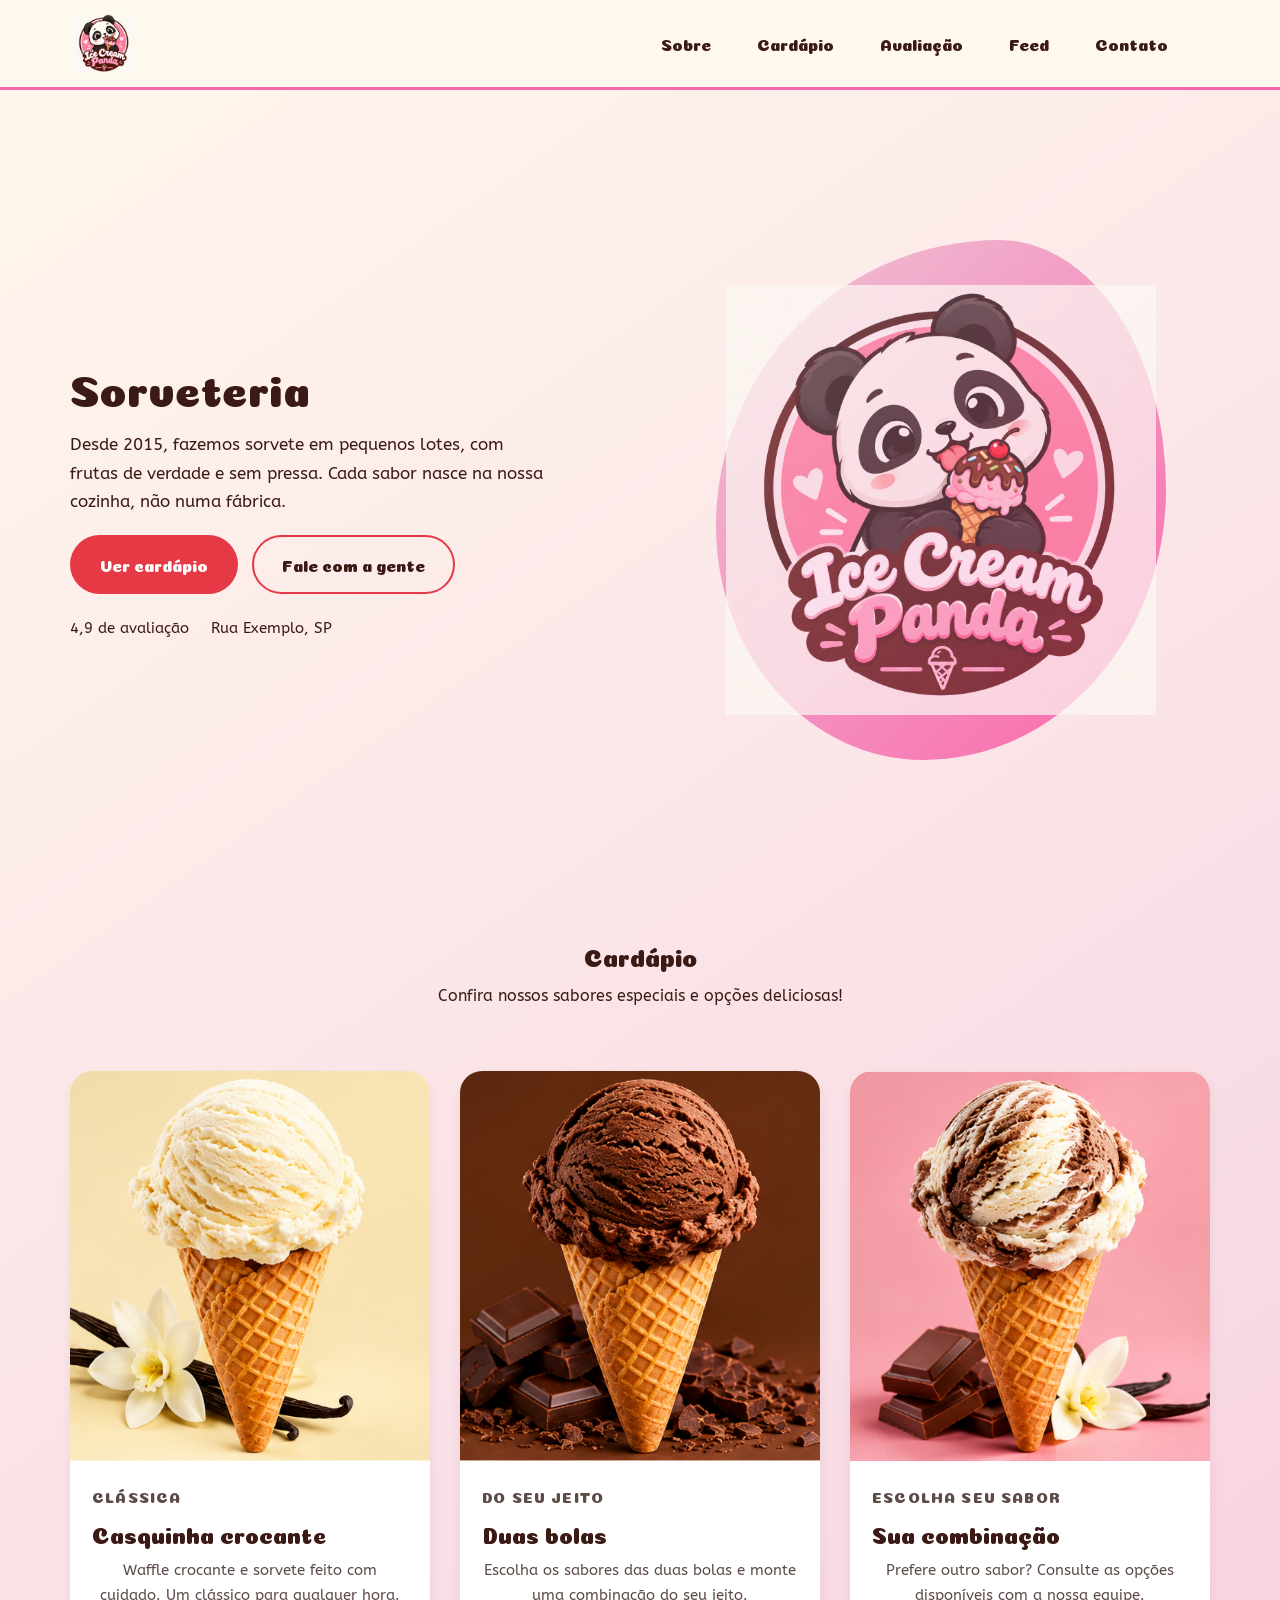
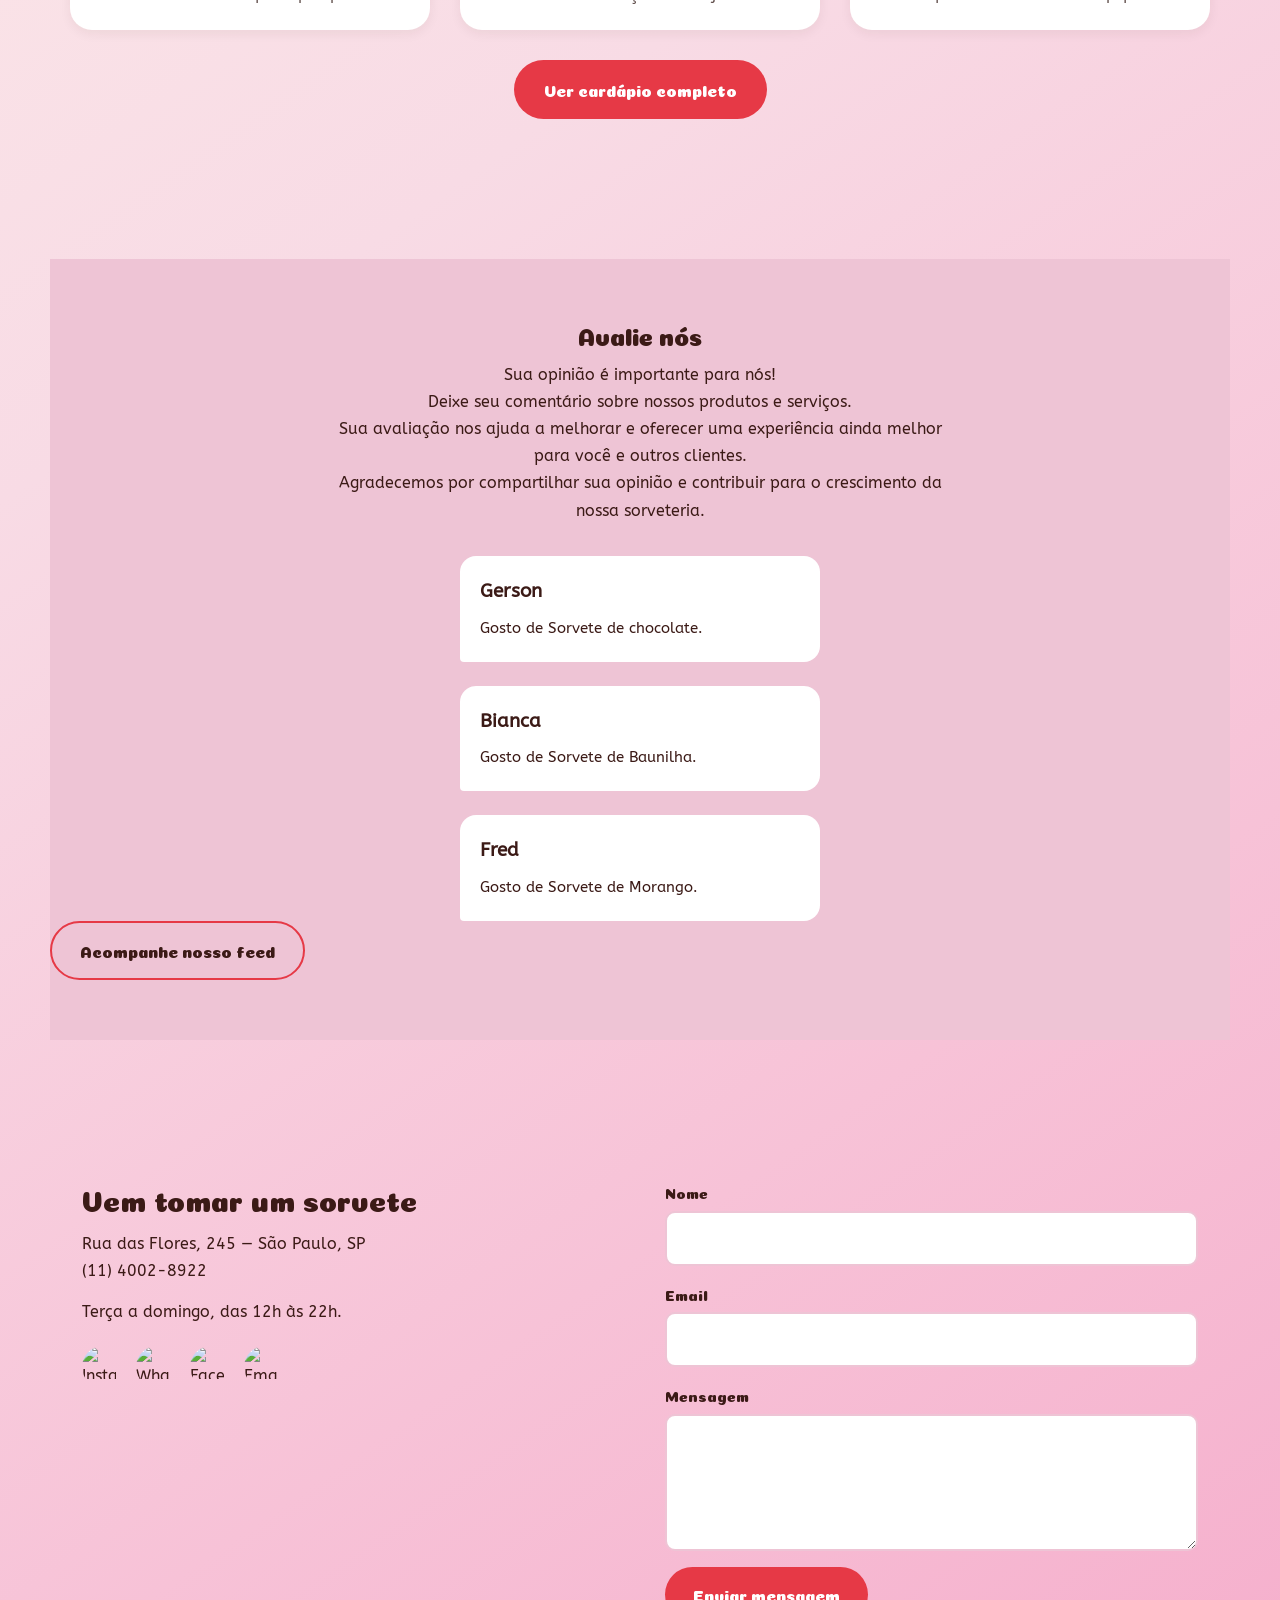
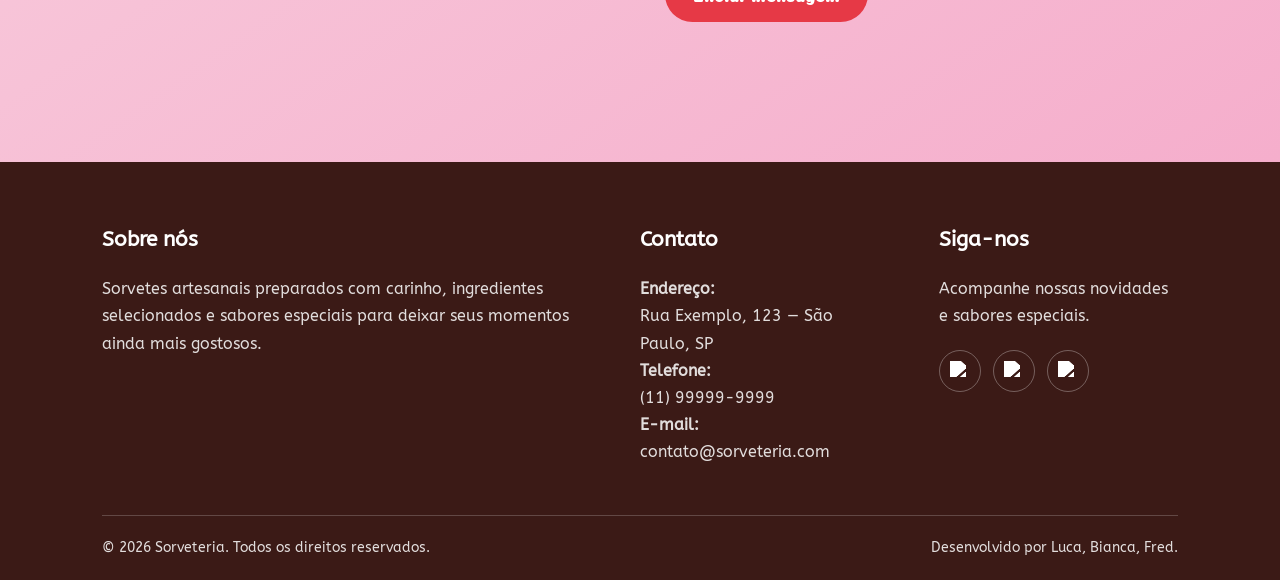
==== commit c707178d: "upload files" ====
--- a/Sorveteria/index.html
+++ b/Sorveteria/index.html
@@ -11,7 +11,7 @@
     <meta name="description" content="Site de uma sorveteria">
     <meta name="viewport" content="width=device-width, initial-scale=1.0">
     
-    <link rel="shortcut icon" href="imgs/Logo1.png" type="image/x-icon">
+    <link rel="shortcut icon" href="imgs/icones_sorveteria_separados/logo_sorveteria.png" type="image/x-icon">
     <link rel="stylesheet" href="CSS/Global.css">
     <link rel="stylesheet" href="./CSS/Funcionalidades.css">
 
@@ -66,37 +66,37 @@
 
                 <article class="product-card">
                     <div class="product-card__media">
-                        <img src="./imgs/imgs/casquinha.jpg" alt="Casquinha waffle com sorvete e cobertura de chocolate">
+                        <img src="./imgs/imgs/Sorvete_Baunilha" alt="Casquinha waffle com sorvete e cobertura de chocolate">
                     </div>
                     <div class="product-card__info">
                         <p class="product-card__eyebrow">CLÁSSICA</p>
                         <h3>Casquinha crocante</h3>
                         <p>Waffle crocante e sorvete feito com cuidado. Um clássico para qualquer hora.</p>
-                        <a class="product-card__link" href="./Cardapio.html#opcoes">Conheça no cardápio <span aria-hidden="true">→</span></a>
+                        <!-- <a class="product-card__link" href="./Cardapio.html#opcoes">Conheça no cardápio <span aria-hidden="true">→</span></a> -->
                     </div>
                 </article>
 
                 <article class="product-card">
                     <div class="product-card__media">
-                        <img src="./imgs/imgs/casquinha.jpg" alt="Casquinha com duas bolas de sorvete e cobertura">
+                        <img src="./imgs/imgs/Sorvete_Chocolate" alt="Casquinha com duas bolas de sorvete e cobertura">
                     </div>
                     <div class="product-card__info">
                         <p class="product-card__eyebrow">DO SEU JEITO</p>
                         <h3>Duas bolas</h3>
                         <p>Escolha os sabores das duas bolas e monte uma combinação do seu jeito.</p>
-                        <a class="product-card__link" href="./Cardapio.html#opcoes">Consultar sabores <span aria-hidden="true">→</span></a>
+                        <!-- <a class="product-card__link" href="./Cardapio.html#opcoes">Consultar sabores <span aria-hidden="true">→</span></a> -->
                     </div>
                 </article>
 
                 <article class="product-card">
                     <div class="product-card__media">
-                        <img src="./imgs/imgs/casquinha.jpg" alt="Sorvete servido em casquinha waffle">
+                        <img src="./imgs/imgs/Sorvete_Misto" alt="Sorvete servido em casquinha waffle">
                     </div>
                     <div class="product-card__info">
                         <p class="product-card__eyebrow">ESCOLHA SEU SABOR</p>
                         <h3>Sua combinação</h3>
                         <p>Prefere outro sabor? Consulte as opções disponíveis com a nossa equipe.</p>
-                        <a class="product-card__link" href="#Contato">Fale com a gente <span aria-hidden="true">→</span></a>
+                        <!-- <a class="product-card__link" href="#Contato">Fale com a gente <span aria-hidden="true">→</span></a> -->
                     </div>
                 </article>
                 
@@ -124,6 +124,16 @@
                     <p>Gosto de Sorvete de chocolate.</p>
                 </article>
 
+                <article class="review-card">
+                    <h3>Bianca</h3>
+                    <p>Gosto de Sorvete de Baunilha.</p>
+                </article>
+
+                <article class="review-card">
+                    <h3>Fred</h3>
+                    <p>Gosto de Sorvete de Morango.</p>
+                </article>
+
             </div>
             <a class="btn btn-outline feed-entry-link" href="./Feed.html">Acompanhe nosso feed</a>
         </section>
@@ -137,10 +147,18 @@
                 </address>
                 <p>Terça a domingo, das 12h às 22h.</p>
                 <div class="contact-social">
-                    <a href="#" aria-label="Instagram da Ice Cream Panda"></a>
-                    <a href="#" aria-label="WhatsApp da Ice Cream Panda"></a>
-                    <a href="#" aria-label="Facebook da Ice Cream Panda"></a>
-                    <a href="#" aria-label="Email da Ice Cream Panda"></a>
+                    <a href="#" aria-label="Instagram da Ice Cream Panda">
+                        <img src="https://img.icons8.com/?size=100&amp;id=59813&amp;format=png&amp;color=000000" alt="Instagram" width="24" height="24">
+                    </a>
+                    <a href="#" aria-label="WhatsApp da Ice Cream Panda">
+                        <img src="https://img.icons8.com/?size=100&id=16733&format=png&color=000000" alt="WhatsApp" width="24" height="24">
+                    </a>
+                    <a href="#" aria-label="Facebook da Ice Cream Panda">
+                        <img src="https://img.icons8.com/?size=100&id=118467&format=png&color=000000" alt="Facebook" width="24" height="24">
+                    </a>
+                    <a href="#" aria-label="Email da Ice Cream Panda">
+                        <img src="https://img.icons8.com/?size=100&id=G018hd0b6GeU&format=png&color=000000" alt="Email" width="24" height="24">
+                    </a>
                 </div>
             </div>
         
@@ -203,13 +221,13 @@
                 </p>
                 <div class="icons">
                     <a href="#" aria-label="Instagram">
-                        <i class="fa-brands fa-instagram"></i>
+                        <i class="fa-brands fa-instagram"><img src="https://img.icons8.com/?size=100&amp;id=59813&amp;format=png&amp;color=000000" alt="Instagram"></i>
                     </a>
                     <a href="#" aria-label="Facebook">
-                        <i class="fa-brands fa-facebook-f"></i>
+                        <i class="fa-brands fa-facebook-f"><img src="https://img.icons8.com/?size=100&id=118467&format=png&color=000000" alt="Facebook"></i>
                     </a>
                     <a href="#" aria-label="WhatsApp">
-                        <i class="fa-brands fa-whatsapp"></i>
+                        <i class="fa-brands fa-whatsapp"><img src="https://img.icons8.com/?size=100&id=16733&format=png&color=000000" alt="WhatsApp"></i>
                     </a>
                 </div>
             </div>
--- a/Sorveteria/CSS/Global.css
+++ b/Sorveteria/CSS/Global.css
@@ -610,8 +610,8 @@
     transform: translateY(-3px); 
 }
 .contact-social img { 
-    width: 100%; 
-    height: 100%; 
+    width: 80%; 
+    height: 80%; 
 }
 
 .contact-form {
@@ -708,7 +708,6 @@
 .icons a {
     width: 42px;
     height: 42px;
-
     display: flex;
     align-items: center;
     justify-content: center;
@@ -724,6 +723,12 @@
 .icons a:hover {
     transform: translateY(-4px);
     background-color: rgba(255, 255, 255, 0.12);
+}
+
+.icons img {
+    width: 20px;
+    height: 20px;
+    filter: brightness(0) saturate(100%) invert(100%);
 }
 
 
--- a/Sorveteria/CSS/Funcionalidades.css
+++ b/Sorveteria/CSS/Funcionalidades.css
@@ -57,7 +57,7 @@
 
 .filter-buttons {
 position: sticky;
-top: 0;
+top: 88px;
 display: flex;
 justify-content: center;
 align-items: center;
@@ -789,7 +789,7 @@
         flex: 0 0 100%;
         max-width: none;
         display: grid;
-        grid-template-columns: repeat(4, minmax(0, 1fr));
+        grid-template-columns: repeat(5, minmax(0, 1fr));
         justify-content: stretch;
         gap: 4px;
         padding: 2px 0;
@@ -905,6 +905,10 @@
         padding: 36px 0 48px;
     }
 
+    .filter-buttons {
+        top: 0;
+    }
+
     .menu-options {
         grid-template-columns: minmax(0, 1fr);
         gap: 14px;
@@ -988,12 +992,6 @@
         width: 86%;
     }
 
-    .menu-hero .list .item .product-visual {
-        top: 57%;
-        right: 50%;
-        width: min(68vw, 280px);
-    }
-
     .menu-hero .arrows {
         right: 14px;
         bottom: 90px;
@@ -1021,10 +1019,6 @@
     .menu-hero .list .item .content h1,
     .menu-hero .list .item .content h2 {
         font-size: clamp(2rem, 9vw, 2.5rem);
-    }
-
-    .menu-hero .list .item .product-visual {
-        width: min(66vw, 250px);
     }
 
     .menu-hero .thumbnail .item {
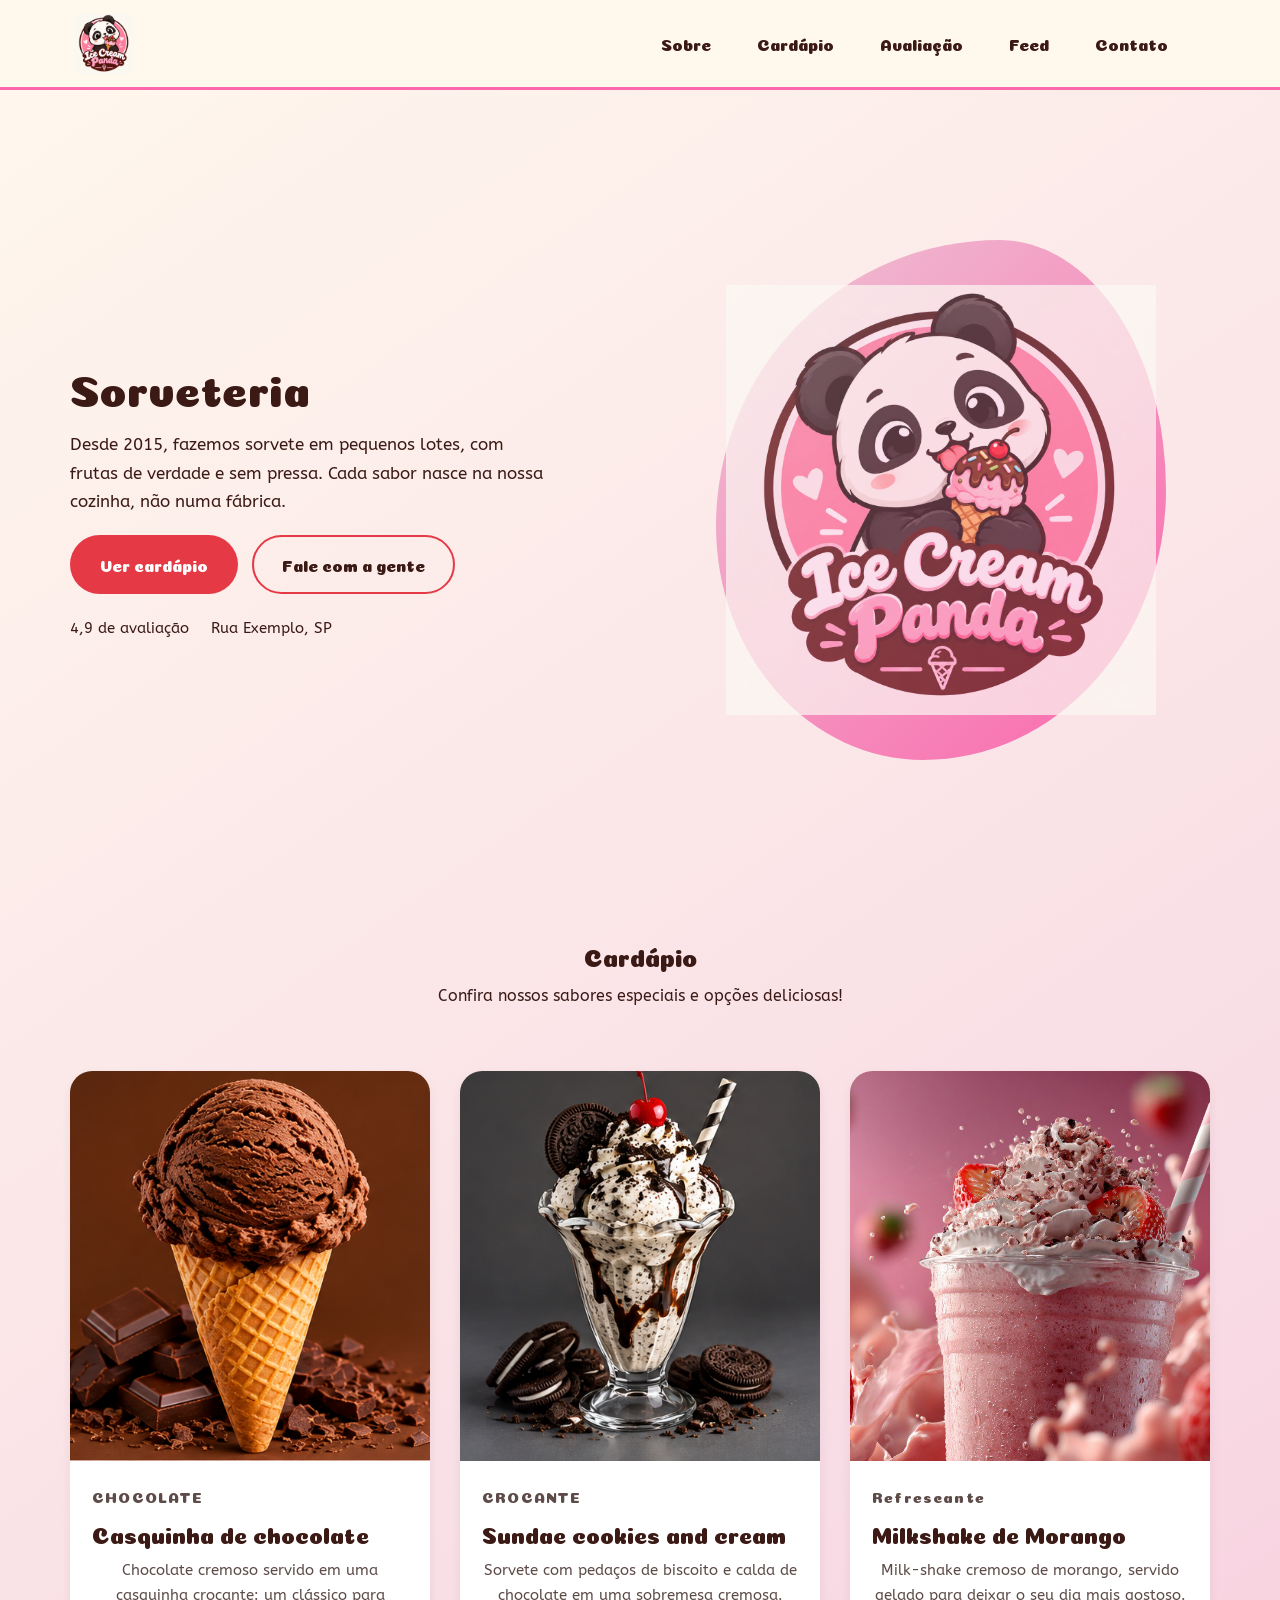
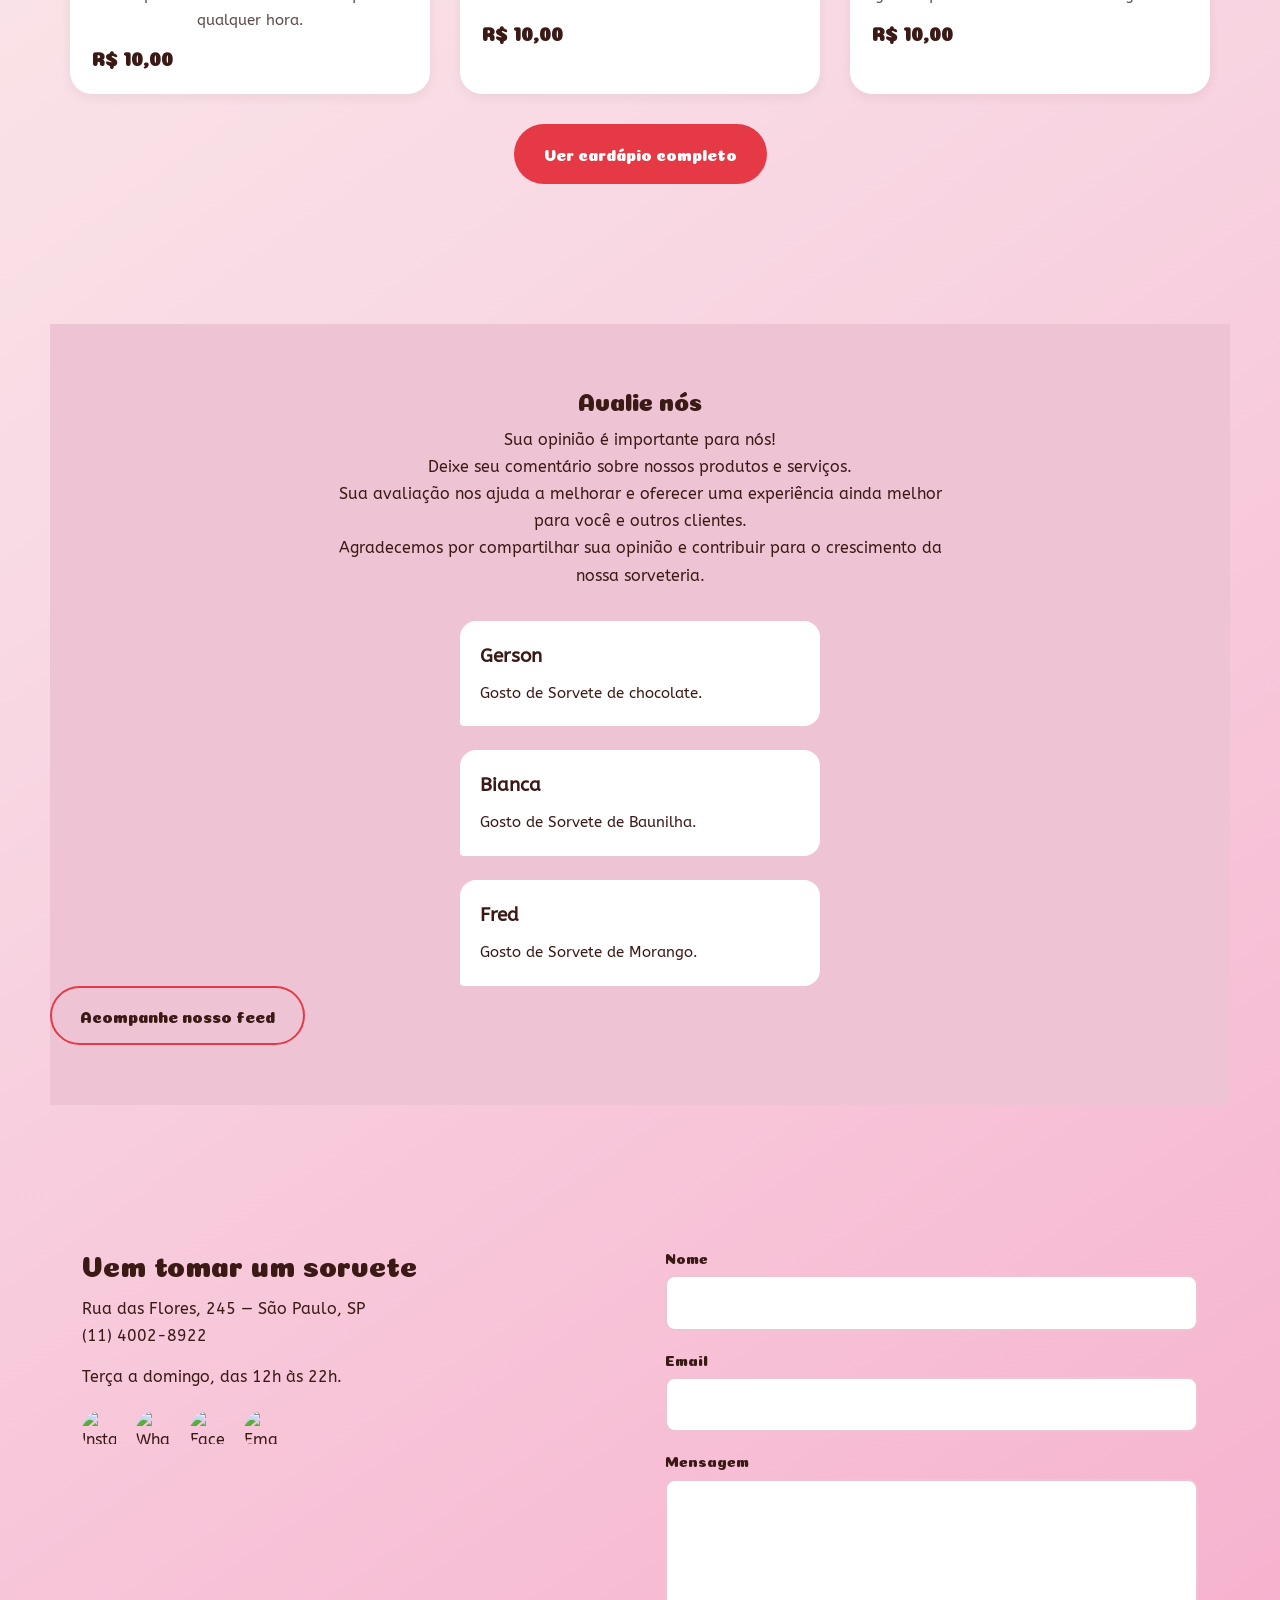
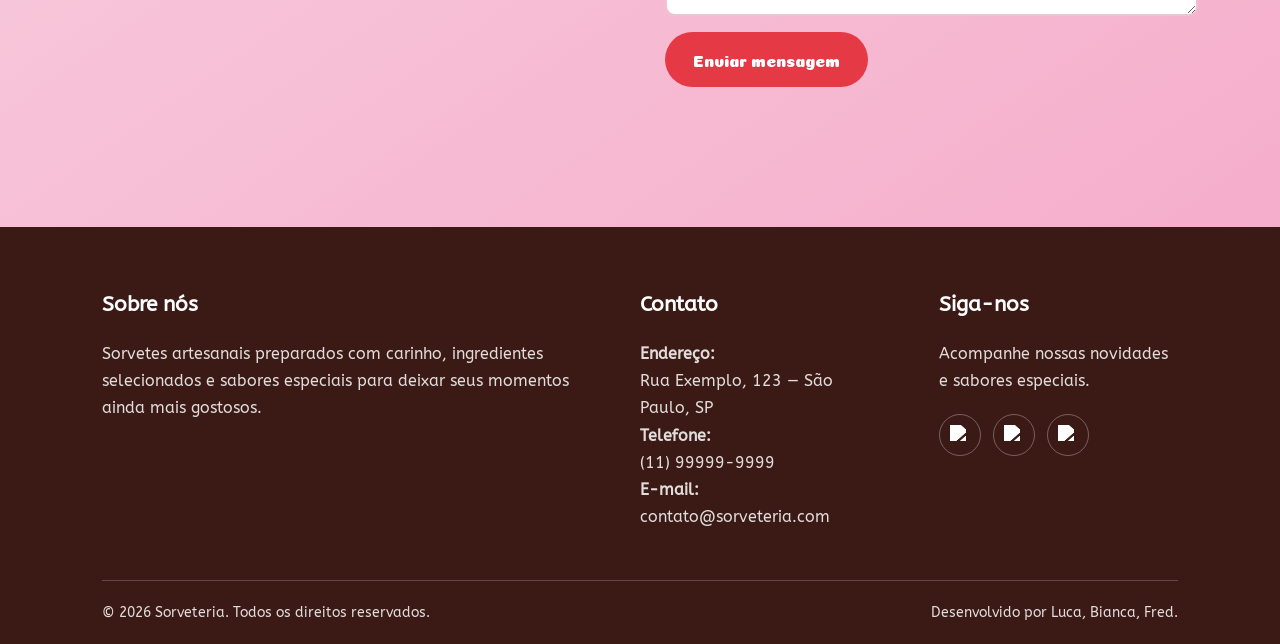
==== commit 0db4880a: "upload" ====
--- a/Sorveteria/index.html
+++ b/Sorveteria/index.html
@@ -1,5 +1,5 @@
 <!DOCTYPE html>
-<html lang="pt-br">
+<html lang="pt-BR">
 <head>
     <meta charset="UTF-8">
 
@@ -7,29 +7,32 @@
     <meta name="author" content="Bianca Oliveira">
     <meta name="author" content="Fred ">
 
-    <meta name="keywords" content="Sorveteria, Sorvetes, Açaís, Milkshakes, Casquinhas, Sundaes, Banana Split">
-    <meta name="description" content="Site de uma sorveteria">
+    <meta name="description" content="Conheça a Ice Cream Panda e confira nosso cardápio de sorvetes, milk-shakes, açaí, sundaes e banana split.">
     <meta name="viewport" content="width=device-width, initial-scale=1.0">
     
-    <link rel="shortcut icon" href="imgs/icones_sorveteria_separados/logo_sorveteria.png" type="image/x-icon">
+    <link rel="shortcut icon" href="imgs/imgs/logo_sorveteria.png" type="image/x-icon">
     <link rel="stylesheet" href="CSS/Global.css">
     <link rel="stylesheet" href="./CSS/Funcionalidades.css">
-
-    <title>Sorveteria</title>
+    <script src="./js/ProductModal.js" defer></script>
+
+    <title>Ice Cream Panda | Sorvetes, açaí e sobremesas</title>
 </head>
 <body>
     <header class="topo">
         <nav class="nav-inner">
             <div class="logo">
-                <a href="#"><img src="imgs/icones_sorveteria_separados/Logo1.png" alt="Logo Site"></a>
-            </div>
-            <ul class="menu">
+                <a href="#"><img src="imgs/imgs/Logo1.png" alt="Logo Site"></a>
+            </div>
+            <ul class="menu" id="menu-principal">
                 <li><a href="./Sobre.html">Sobre</a></li>
                 <li><a href="#Cardapio">Cardápio</a></li>
                 <li><a href="#Avaliacao">Avaliação</a></li>
                 <li><a href="./Feed.html">Feed</a></li>
                 <li><a href="#Contato">Contato</a></li>
             </ul>
+            <button class="menu-hamburguer" type="button" aria-label="Abrir menu" aria-controls="menu-principal" aria-expanded="false">
+                <img src="imgs/Burguer/burgue.png" alt="Menu">
+            </button>
         </nav>
 
     </header>
@@ -52,7 +55,7 @@
             </div>
 
             <div class="hero-photo">
-                <img src="./imgs/icones_sorveteria_separados/Logo1.png" alt="Mascote Ice Cream Panda, um panda fofo comendo uma casquinha de sorvete de morango com cobertura de chocolate, granulado e cereja">
+                <img src="./imgs/imgs/Logo1.png" alt="Mascote Ice Cream Panda, um panda fofo comendo uma casquinha de sorvete de morango com cobertura de chocolate, granulado e cereja">
             </div>
         </section>
         
@@ -66,37 +69,37 @@
 
                 <article class="product-card">
                     <div class="product-card__media">
-                        <img src="./imgs/imgs/Sorvete_Baunilha" alt="Casquinha waffle com sorvete e cobertura de chocolate">
+                        <img src="./imgs/imgs/Sorvete_Chocolate" alt="Casquinha com sorvete de chocolate">
                     </div>
                     <div class="product-card__info">
-                        <p class="product-card__eyebrow">CLÁSSICA</p>
-                        <h3>Casquinha crocante</h3>
-                        <p>Waffle crocante e sorvete feito com cuidado. Um clássico para qualquer hora.</p>
-                        <!-- <a class="product-card__link" href="./Cardapio.html#opcoes">Conheça no cardápio <span aria-hidden="true">→</span></a> -->
+                        <p class="product-card__eyebrow">CHOCOLATE</p>
+                        <h3>Casquinha de chocolate</h3>
+                        <p>Chocolate cremoso servido em uma casquinha crocante: um clássico para qualquer hora.</p>
+                        <p class="product-card__price">R$ 10,00</p>
                     </div>
                 </article>
 
                 <article class="product-card">
                     <div class="product-card__media">
-                        <img src="./imgs/imgs/Sorvete_Chocolate" alt="Casquinha com duas bolas de sorvete e cobertura">
+                        <img src="./imgs/imgs/sundae-cookies-and-cream.png" alt="Sundae de cookies and cream com biscoito e calda de chocolate">
                     </div>
                     <div class="product-card__info">
-                        <p class="product-card__eyebrow">DO SEU JEITO</p>
-                        <h3>Duas bolas</h3>
-                        <p>Escolha os sabores das duas bolas e monte uma combinação do seu jeito.</p>
-                        <!-- <a class="product-card__link" href="./Cardapio.html#opcoes">Consultar sabores <span aria-hidden="true">→</span></a> -->
+                        <p class="product-card__eyebrow">CROCANTE</p>
+                        <h3>Sundae cookies and cream</h3>
+                        <p>Sorvete com pedaços de biscoito e calda de chocolate em uma sobremesa cremosa.</p>
+                        <p class="product-card__price">R$ 10,00</p>
                     </div>
                 </article>
 
                 <article class="product-card">
                     <div class="product-card__media">
-                        <img src="./imgs/imgs/Sorvete_Misto" alt="Sorvete servido em casquinha waffle">
+                        <img src="./imgs/imgs/Milkshake_Strawberry" alt="Milkshake de morango">
                     </div>
                     <div class="product-card__info">
-                        <p class="product-card__eyebrow">ESCOLHA SEU SABOR</p>
-                        <h3>Sua combinação</h3>
-                        <p>Prefere outro sabor? Consulte as opções disponíveis com a nossa equipe.</p>
-                        <!-- <a class="product-card__link" href="#Contato">Fale com a gente <span aria-hidden="true">→</span></a> -->
+                        <p class="product-card__eyebrow">Refrescante</p>
+                        <h3>Milkshake de Morango</h3>
+                        <p>Milk-shake cremoso de morango, servido gelado para deixar o seu dia mais gostoso.</p>
+                        <p class="product-card__price">R$ 10,00</p>
                     </div>
                 </article>
                 
--- a/Sorveteria/CSS/Global.css
+++ b/Sorveteria/CSS/Global.css
@@ -193,6 +193,79 @@
     border-color: var(--mahogany);
     border-radius: 12px;
     box-shadow: 2px 2px var(--pink);
+}
+
+.menu-hamburguer {
+    display: none;
+    padding: 0;
+    border: none;
+    background: transparent;
+    cursor: pointer;
+}
+
+.menu-hamburguer img {
+    display: block;
+    width: 55px;
+    height: 55px;
+    object-fit: contain;
+    transition: transform 0.2s ease;
+}
+
+.menu-hamburguer:hover img {
+    transform: scale(1.08);
+}
+
+@media (max-width: 768px) {
+    .nav-inner {
+        position: relative;
+    }
+
+    .menu-hamburguer {
+        display: block;
+    }
+
+    .nav-inner > .menu {
+        display: none;
+        position: absolute;
+        top: 100%;
+        right: 12px;
+        z-index: 1001;
+        width: min(280px, calc(100vw - 24px));
+        max-height: calc(100vh - 90px);
+        overflow-y: auto;
+        flex-direction: column;
+        align-items: stretch;
+        justify-content: flex-start;
+        gap: 5px;
+        margin: 0;
+        padding: 16px;
+        border: 2px solid var(--pink-soft);
+        border-radius: 0 0 14px 14px;
+        background: var(--cream);
+        box-shadow: 0 8px 20px rgba(59, 26, 22, 0.16);
+    }
+
+    .nav-inner > .menu.menu-aberto {
+        display: flex;
+    }
+
+    .menu-hamburguer img.sorvete-girando {
+        animation: girarSorvete 0.6s ease;
+    }
+
+    .menu > li > a {
+        padding: 10px 12px;
+    }
+
+    @keyframes girarSorvete {
+        from {
+            transform: rotate(0deg);
+        }
+
+        to {
+            transform: rotate(360deg);
+        }
+    }
 }
 
 
@@ -478,6 +551,13 @@
     color: #5d4b48;
 }
 
+.product-card__price {
+    color: var(--mahogany) !important;
+    font-family: var(--font-display);
+    font-size: 1.1rem !important;
+    font-weight: 700;
+}
+
 .product-card__link {
     display: inline-flex;
     align-items: center;
--- a/Sorveteria/CSS/Funcionalidades.css
+++ b/Sorveteria/CSS/Funcionalidades.css
@@ -190,6 +190,147 @@
 
 }
 
+.menu-option:focus-visible,
+.product-card:focus-visible {
+    outline: 3px solid var(--sky);
+    outline-offset: 4px;
+}
+
+.product-modal {
+    position: fixed;
+    left: 50%;
+    top: 50%;
+    transform: translate(-50%, -50%);
+    width: min(760px, calc(100% - 32px));
+    max-width: none;
+    max-height: min(90vh, 680px);
+    padding: 0;
+    overflow: auto;
+    border: 0;
+    border-radius: 22px;
+    color: var(--mahogany);
+    background: var(--white);
+    box-shadow: 0 24px 80px rgb(49 31 20 / 25%);
+}
+
+.product-modal::backdrop {
+    background: rgb(35 24 19 / 62%);
+    backdrop-filter: blur(3px);
+}
+
+.product-modal__content {
+    position: relative;
+    display: grid;
+    grid-template-columns: 1fr 1fr;
+    min-height: 390px;
+}
+
+.product-modal__image {
+    display: block;
+    width: 100%;
+    height: 100%;
+    min-height: 390px;
+    object-fit: cover;
+    background: var(--cream);
+}
+
+.product-modal__details {
+    display: flex;
+    flex-direction: column;
+    justify-content: center;
+    padding: 48px 32px 32px;
+}
+
+.product-modal__eyebrow {
+    margin-bottom: 8px;
+    color: #9a5369;
+    font-family: var(--font-display);
+    font-size: 0.76rem;
+    letter-spacing: 0.1em;
+    text-transform: uppercase;
+}
+
+.product-modal__title {
+    margin-bottom: 12px;
+    font-size: clamp(1.6rem, 4vw, 2.2rem);
+}
+
+.product-modal__description {
+    margin-bottom: 24px;
+    color: #5d4b48;
+}
+
+.product-modal__payment-label {
+    margin-bottom: 8px;
+    font-weight: 700;
+}
+
+.product-modal__payment {
+    width: 100%;
+    min-height: 46px;
+    padding: 0 12px;
+    border: 1px solid #ded4cd;
+    border-radius: 10px;
+    color: inherit;
+    background: var(--white);
+}
+
+.product-modal__price-row {
+    display: flex;
+    align-items: baseline;
+    justify-content: space-between;
+    gap: 12px;
+    margin-top: 24px;
+}
+
+.product-modal__price-caption {
+    color: #71665f;
+    font-size: 0.9rem;
+}
+
+.product-modal__price {
+    color: #7f3d27;
+    font-family: var(--font-display);
+    font-size: 1.5rem;
+}
+
+.product-modal__close {
+    position: absolute;
+    z-index: 1;
+    top: 14px;
+    right: 14px;
+    display: grid;
+    width: 38px;
+    height: 38px;
+    place-items: center;
+    border: 0;
+    border-radius: 50%;
+    color: var(--mahogany);
+    background: var(--white);
+    box-shadow: 0 2px 10px rgb(0 0 0 / 12%);
+    font-size: 1.4rem;
+    cursor: pointer;
+}
+
+@media (max-width: 600px) {
+    .product-modal {
+        max-height: 92vh;
+    }
+
+    .product-modal__content {
+        grid-template-columns: 1fr;
+    }
+
+    .product-modal__image {
+        height: 220px;
+        min-height: 220px;
+    }
+
+    .product-modal__details {
+        padding: 26px 24px 24px;
+    }
+}
+
 /* Efeito de elevação */
 
 .menu-option:hover {
@@ -375,6 +516,14 @@
 line-height: 1.4;
 
 
+}
+
+.menu-option__price {
+margin-top: 12px;
+color: #fff;
+font-family: var(--font-display, sans-serif);
+font-size: 1.25rem;
+font-weight: 700;
 }
 
 /* =========================================================
